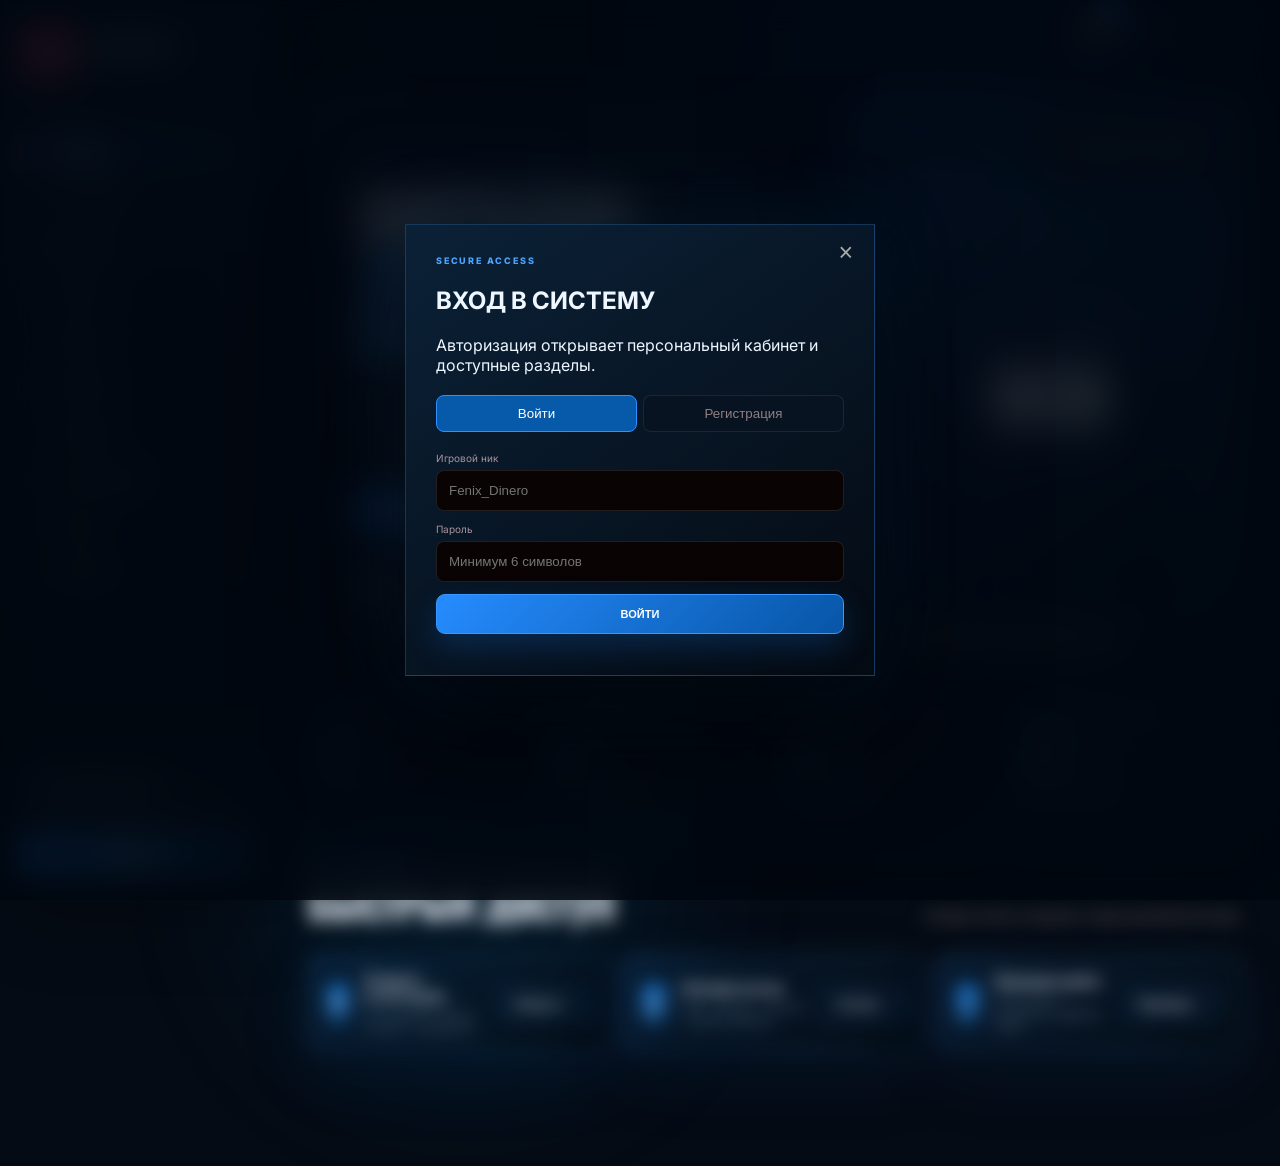
==== static/index.html @ 8d51c4b3 "Add files via upload" ====
<!doctype html>
<html lang="ru">
<head>
<meta charset="utf-8"><meta name="viewport" content="width=device-width,initial-scale=1">
<meta name="theme-color" content="#07111f"><title>ОСВ — COMMAND PORTAL</title>
<link rel="preconnect" href="https://fonts.googleapis.com"><link rel="preconnect" href="https://fonts.gstatic.com" crossorigin>
<link href="https://fonts.googleapis.com/css2?family=Inter:wght@400;500;600;700;800;900&family=Oswald:wght@500;600;700&display=swap" rel="stylesheet">
<link rel="stylesheet" href="/static/style.css?v=20261007-command10">
</head>
<body class="auth-lock">
<div class="ambient a1"></div><div class="ambient a2"></div><div class="grain"></div>
<aside class="sidebar" id="sidebar">
  <div class="brand"><div class="brand-mark">ОСВ<span></span></div><div><b>COMMAND</b><small>AMAZING RP</small></div></div>
  <div class="nav-title">НАВИГАЦИЯ</div>
  <nav id="nav">
    <button class="nav-item active" data-page="home"><i>⌂</i><span>Главная</span><em>01</em></button>
    <button class="nav-item" data-page="exam"><i>✦</i><span>Аттестация</span><em>02</em></button>
    <button class="nav-item" data-page="learning"><i>▤</i><span>Обучение</span><em>03</em></button>
    <button class="nav-item" data-page="roster"><i>♙</i><span>Состав</span><em>04</em></button>
    <button class="nav-item" data-page="requests"><i>⌁</i><span>Заявки</span><em>05</em></button>
    <button class="nav-item" data-page="services"><i>◈</i><span>Сервисы</span><em>06</em></button>
    <button class="nav-item staff-only" data-page="reviews"><i>✓</i><span>Проверка</span><em>07</em></button>
    <button class="nav-item staff-only" data-page="questions"><i>Q</i><span>Банк вопросов</span><em>08</em></button>
    <button class="nav-item staff-only" data-page="audit"><i>≡</i><span>Журнал</span><em>09</em></button>
    <button class="nav-item staff-only" data-page="profile"><i>●</i><span>Профиль</span><em>10</em></button>
    <button class="nav-item owner-only hidden" data-page="admins"><i>🛡</i><span>Администраторы</span><em>11</em></button>
  </nav>
  <div class="sidebar-bottom">
    <div class="online"><i></i><div><b>СИСТЕМА ОНЛАЙН</b><small>Данные синхронизированы</small></div></div>
    <button class="account-btn" id="authOpen">◉ <span>Войти</span></button>
  </div>
</aside>
<header class="mobile-head"><button id="mobileMenu">☰</button><b>ОСВ <small>COMMAND</small></b><button id="mobileAuth">◉</button></header>
<main class="content">
  <div class="topbar"><span>ОСВ / ЕДИНЫЙ ЦИФРОВОЙ ПОРТАЛ</span><div class="top-actions"><button class="notify-btn" id="notifyBtn" aria-label="Уведомления">🔔<span id="notifyCount">0</span></button><span class="online-text"><i></i> SYSTEM ONLINE</span></div></div>
  <div id="app"></div>
</main>
<div class="mobile-nav" id="mobileNav">
 <button data-page="home">⌂<small>Главная</small></button><button data-page="exam">✦<small>Аттест.</small></button><button data-page="requests">✓<small>Заявки</small></button><button data-page="roster">♙<small>Состав</small></button><button data-page="profile">●<small>Профиль</small></button>
</div>
<div class="modal" id="authModal"><div class="modal-card"><button class="close" id="authClose" aria-label="Закрыть">×</button><div class="eyebrow">SECURE ACCESS</div><h2 id="authTitle">ВХОД / РЕГИСТРАЦИЯ</h2><p class="muted" id="authHint">Авторизация открывает персональный кабинет и доступные разделы.</p><div class="tabs"><button class="tab active" data-tab="login">Войти</button><button class="tab" data-tab="register">Регистрация</button></div><form id="authForm"><label>Игровой ник<input id="nickname" required minlength="3" maxlength="32" placeholder="Fenix_Dinero"></label><label id="maskLabel" class="hidden">Маска / игровой ID<input id="mask" maxlength="32" placeholder="Например: 123456" inputmode="numeric" pattern="[0-9]+" required></label><label id="positionLabel" class="hidden">Желаемая должность<select id="position"><option>Стажёр</option><option>Инспектор</option><option>Старший инспектор</option><option>Инструктор</option><option>Заместитель начальника ОСВ</option><option>Начальник ОСВ</option></select></label><label>Пароль<input id="password" type="password" required minlength="6" placeholder="Минимум 6 символов"></label><button class="red-btn full" type="submit" id="authSubmit">ВОЙТИ</button><p id="authMsg" class="form-msg"></p></form></div></div>
<script src="/static/app.js?v=20261007-command10"></script>
</body></html>
---- static/style.css ----
:root{--bg:#070203;--panel:#100506;--panel2:#160708;--line:rgba(255,75,88,.16);--red:#ff3048;--red2:#b70820;--text:#fff7f8;--muted:#a99a9e;--green:#48e0a2;--shadow:0 25px 70px rgba(0,0,0,.5)}*{box-sizing:border-box}html,body{margin:0;min-height:100%;background:radial-gradient(circle at 80% 10%,rgba(177,10,30,.16),transparent 30%),var(--bg);color:var(--text);font-family:Inter,Arial,sans-serif}body{overflow-x:hidden}.grain{position:fixed;inset:0;pointer-events:none;opacity:.045;background-image:repeating-linear-gradient(0deg,#fff 0 1px,transparent 1px 4px);mix-blend-mode:overlay}.ambient{position:fixed;width:420px;height:420px;border-radius:50%;filter:blur(90px);pointer-events:none;opacity:.14}.a1{background:#e30c2d;top:-170px;right:10%}.a2{background:#780016;bottom:-180px;left:20%}.sidebar{position:fixed;z-index:20;left:0;top:0;bottom:0;width:270px;padding:25px 18px;background:linear-gradient(180deg,rgba(18,5,7,.98),rgba(7,2,3,.99));border-right:1px solid var(--line);box-shadow:20px 0 80px rgba(0,0,0,.35);display:flex;flex-direction:column}.brand{display:flex;align-items:center;gap:12px;padding:4px 8px 30px}.brand-mark{width:48px;height:48px;display:grid;place-items:center;border:1px solid rgba(255,63,81,.6);background:linear-gradient(145deg,#e51d38,#500713);box-shadow:inset 0 0 18px rgba(255,255,255,.08),0 10px 30px rgba(255,0,40,.2);font-family:Oswald;font-size:18px;font-weight:700;position:relative}.brand-mark span{position:absolute;inset:4px;border:1px solid rgba(255,255,255,.13)}.brand b{display:block;font-size:14px;letter-spacing:.15em}.brand small,.online small{display:block;color:#756a6d;font-size:9px;letter-spacing:.16em;margin-top:4px}.nav-title{font-size:9px;color:#6d6063;letter-spacing:.22em;padding:0 11px 10px}.nav-item{width:100%;border:0;background:transparent;color:#8f8084;display:grid;grid-template-columns:30px 1fr 25px;align-items:center;text-align:left;padding:13px 11px;margin:3px 0;border-radius:12px;cursor:pointer;transition:.2s}.nav-item i{font-style:normal;font-size:15px}.nav-item span{font-weight:700;font-size:12px}.nav-item em{font-style:normal;font-size:9px;color:#594b4f;text-align:right}.nav-item:hover{background:rgba(255,39,63,.07);color:#fff}.nav-item.active{background:linear-gradient(90deg,rgba(232,22,48,.23),rgba(232,22,48,.04));color:#fff;box-shadow:inset 3px 0 #ff3048}.nav-item.active i{color:#ff4057;text-shadow:0 0 16px #ff203d}.sidebar-bottom{margin-top:auto}.online{display:flex;gap:10px;align-items:center;padding:14px;border:1px solid rgba(255,255,255,.06);background:rgba(255,255,255,.025);border-radius:12px;margin-bottom:10px}.online i,.online-text i{width:7px;height:7px;border-radius:50%;background:#3de29a;box-shadow:0 0 12px #3de29a;display:inline-block}.online b{font-size:9px;letter-spacing:.12em}.account-btn{width:100%;padding:13px;border:1px solid rgba(255,54,75,.3);background:linear-gradient(135deg,#7c0c1e,#28050a);color:white;border-radius:11px;font-weight:800;cursor:pointer}.content{margin-left:270px;padding:0 38px 100px;min-height:100vh}.topbar{height:64px;border-bottom:1px solid rgba(255,255,255,.06);display:flex;align-items:center;justify-content:space-between;color:#75696d;font-size:9px;letter-spacing:.16em}.online-text{color:#7e7779}.online-text i{margin-right:7px}.page{max-width:1380px;margin:0 auto;padding-top:34px}.hero{min-height:430px;display:grid;grid-template-columns:1.15fr .85fr;gap:25px;align-items:stretch}.hero-copy,.hero-visual,.panel,.stat,.card,.service,.question,.review-head,.profile-card{border:1px solid var(--line);background:linear-gradient(145deg,rgba(26,7,10,.94),rgba(10,3,4,.92));box-shadow:var(--shadow)}.hero-copy{padding:50px;position:relative;overflow:hidden}.hero-copy:after{content:'';position:absolute;width:300px;height:300px;border-radius:50%;background:#e20c2d;filter:blur(100px);opacity:.12;right:-140px;bottom:-130px}.eyebrow,.section-tag{color:#ff4057;font-size:9px;font-weight:800;letter-spacing:.2em}.hero h1{font-family:Oswald;margin:18px 0 12px;font-size:clamp(42px,5vw,76px);line-height:.92;text-transform:uppercase}.hero h1 strong{color:#ff3048;text-shadow:0 0 30px rgba(255,25,55,.18)}.hero p{max-width:700px;color:#a99a9e;line-height:1.7}.actions{display:flex;gap:10px;flex-wrap:wrap;margin-top:28px}.red-btn,.ghost-btn,.small-btn{display:inline-flex;align-items:center;justify-content:center;gap:9px;padding:13px 17px;border-radius:9px;text-decoration:none;font-weight:800;font-size:11px;cursor:pointer}.red-btn{border:1px solid #ff3a51;color:#fff;background:linear-gradient(135deg,#f12a43,#8f0c20);box-shadow:0 12px 30px rgba(236,22,48,.2)}.ghost-btn,.small-btn{border:1px solid rgba(255,255,255,.1);background:rgba(255,255,255,.025);color:#ddd}.hero-metrics{display:flex;gap:28px;margin-top:38px}.hero-metrics b{font-size:24px;display:block}.hero-metrics span{font-size:9px;color:#786b6e;text-transform:uppercase;letter-spacing:.12em}.hero-visual{position:relative;overflow:hidden;min-height:430px;background:linear-gradient(145deg,#28070d,#090203)}.hero-visual:before{content:'';position:absolute;inset:20px;border:1px solid rgba(255,44,67,.16);transform:skewY(-5deg)}.hero-core{position:absolute;inset:70px 45px;display:grid;place-items:center;text-align:center;background:linear-gradient(145deg,rgba(255,43,67,.14),rgba(0,0,0,.25));border:1px solid rgba(255,58,78,.35);box-shadow:inset 0 0 80px rgba(255,0,30,.08),0 0 60px rgba(255,0,30,.08);transform:perspective(700px) rotateY(-7deg)}.hero-core b{font-family:Oswald;font-size:70px}.hero-core small{display:block;letter-spacing:.3em;color:#9e858a}.float{position:absolute;padding:12px 15px;background:rgba(10,3,4,.92);border:1px solid rgba(255,51,73,.28);box-shadow:0 15px 40px #0008}.float.one{left:18px;bottom:28px}.float.two{right:18px;top:25px}.stats{display:grid;grid-template-columns:repeat(4,1fr);gap:10px;margin-top:15px}.stat{padding:18px}.stat small{display:block;color:#736568;font-size:9px;letter-spacing:.12em}.stat b{display:block;font-size:24px;margin-top:8px}.stat span{font-size:9px;color:#837478}.section-head{display:flex;justify-content:space-between;align-items:end;gap:20px;margin:42px 0 18px}.section-head h2{font-family:Oswald;font-size:38px;margin:5px 0}.section-head p{color:#8d7e82;max-width:500px;font-size:12px;line-height:1.6}.section-head em{color:#ff3048;font-style:normal}.grid{display:grid;grid-template-columns:repeat(3,1fr);gap:12px}.card{padding:24px;min-height:170px}.card .num{color:#ff3b52;font-size:9px;letter-spacing:.15em}.card h3{margin:14px 0 8px;font-size:20px}.card p{color:#8e8084;font-size:12px;line-height:1.6}.services{display:grid;grid-template-columns:repeat(3,1fr);gap:14px}.service{padding:22px;display:flex;align-items:center;gap:15px;text-decoration:none;color:white;position:relative;overflow:hidden}.service:after{content:'';position:absolute;width:120px;height:120px;background:#e21837;filter:blur(55px);opacity:.12;right:-60px;top:-60px}.service-icon{width:52px;height:52px;display:grid;place-items:center;border:1px solid rgba(255,59,79,.5);background:linear-gradient(145deg,#a70e26,#30050b);font-weight:900}.service h3{margin:2px 0 5px}.service p,.service small{margin:0;color:#8e7d82;font-size:10px}.service-arrow{margin-left:auto;color:#ff4058}.dashboard-grid{display:grid;grid-template-columns:repeat(4,1fr);gap:10px}.table{width:100%;border-collapse:collapse}.table th,.table td{padding:14px;border-bottom:1px solid rgba(255,255,255,.06);text-align:left;font-size:11px}.table th{font-size:8px;color:#77696d;letter-spacing:.12em}.table-wrap{overflow:auto}.badge{display:inline-block;padding:5px 8px;border-radius:99px;font-size:8px;font-weight:800;background:rgba(255,255,255,.06);color:#bbb}.badge.ok{color:#6df0ba;background:rgba(40,210,145,.08)}.badge.warn{color:#ffb45f;background:rgba(255,150,50,.08)}.manage{display:grid;gap:10px}.person{display:grid;grid-template-columns:1fr auto;gap:15px;align-items:center;padding:18px;border:1px solid rgba(255,255,255,.07);background:linear-gradient(145deg,rgba(24,6,9,.9),rgba(10,3,4,.9))}.person-main{display:flex;gap:13px;align-items:center}.avatar{width:42px;height:42px;display:grid;place-items:center;background:linear-gradient(145deg,#c5142d,#3b0710);font-weight:900}.person h3{margin:0 0 5px}.person p{margin:0;color:#837479;font-size:10px}.person-actions{display:flex;gap:7px;align-items:center;flex-wrap:wrap;justify-content:end}.select,.input,.textarea{background:#0b0305;color:#fff;border:1px solid rgba(255,255,255,.1);border-radius:8px;padding:10px;font:inherit;font-size:11px}.textarea{width:100%;min-height:140px;resize:vertical}.question{padding:22px;margin-bottom:10px}.question h3{font-size:17px;line-height:1.45;margin:8px 0}.answer{width:100%;min-height:110px;background:#0a0304;border:1px solid rgba(255,255,255,.09);color:white;border-radius:9px;padding:13px;resize:vertical;font:inherit;font-size:12px}.review-actions{display:flex;gap:8px;margin-top:13px}.btn{border:1px solid rgba(255,255,255,.1);border-radius:8px;background:rgba(255,255,255,.03);color:#fff;padding:9px 12px;cursor:pointer;font-weight:800;font-size:10px}.btn.good{border-color:rgba(52,222,155,.3);color:#64edb5}.btn.bad{border-color:rgba(255,48,72,.35);color:#ff6474}.btn.active{box-shadow:0 0 0 2px rgba(255,48,72,.2)}.review-head{padding:25px;margin-bottom:12px;display:flex;justify-content:space-between;gap:15px}.scorebox{font-size:30px;font-weight:900;color:#ff3a51}.empty{padding:45px;text-align:center;border:1px dashed rgba(255,255,255,.1);color:#766a6e}.profile{display:grid;grid-template-columns:1fr 1fr;gap:15px}.profile-card{padding:25px}.profile-card h2{margin:8px 0}.modal{position:fixed;z-index:100;inset:0;background:rgba(0,0,0,.75);backdrop-filter:blur(10px);display:grid;place-items:center;padding:20px}.modal.hidden{display:none}.modal-card{width:min(470px,100%);background:linear-gradient(145deg,#1b060a,#090203);border:1px solid rgba(255,48,72,.28);box-shadow:0 30px 100px #000;position:relative;padding:30px}.close{position:absolute;right:15px;top:12px;border:0;background:none;color:#aaa;font-size:25px;cursor:pointer}.tabs{display:flex;gap:6px;margin:20px 0}.tab{flex:1;padding:10px;border:1px solid rgba(255,255,255,.08);background:#100507;color:#8f7f83;border-radius:8px;cursor:pointer}.tab.active{background:#7d0c1e;color:white;border-color:#e52a43}.modal label{display:block;color:#a9959a;font-size:10px;margin:12px 0}.modal input,.modal select{display:block;width:100%;margin-top:6px;padding:12px;background:#090304;color:#fff;border:1px solid rgba(255,255,255,.1);border-radius:8px}.full{width:100%}.form-msg{color:#ff6474;font-size:11px}.hidden{display:none!important}.mobile-head,.mobile-nav{display:none}.profile-actions{display:flex;gap:8px;flex-wrap:wrap;margin-top:18px}.progress{height:6px;background:#22070b;margin:14px 0;overflow:hidden}.progress i{display:block;height:100%;background:linear-gradient(90deg,#8f0c20,#ff4058)}@media(max-width:1050px){.sidebar{width:230px}.content{margin-left:230px;padding:0 22px}.hero{grid-template-columns:1fr}.grid,.services{grid-template-columns:1fr 1fr}.dashboard-grid{grid-template-columns:1fr 1fr}}@media(max-width:760px){.sidebar{transform:translateX(-105%);transition:.25s;width:270px}.sidebar.open{transform:translateX(0)}.content{margin-left:0;padding:60px 13px 85px}.topbar{display:none}.mobile-head{display:flex;position:fixed;z-index:30;left:0;right:0;top:0;height:58px;align-items:center;justify-content:space-between;padding:0 15px;background:rgba(8,2,3,.93);border-bottom:1px solid rgba(255,255,255,.07);backdrop-filter:blur(12px)}.mobile-head button{border:1px solid rgba(255,255,255,.08);background:#130507;color:white;border-radius:8px;width:36px;height:36px}.mobile-head b{font-family:Oswald;letter-spacing:.12em}.mobile-head small{color:#ff4058}.mobile-nav{display:flex;position:fixed;z-index:40;left:10px;right:10px;bottom:10px;padding:7px;background:rgba(14,4,6,.94);border:1px solid rgba(255,48,72,.2);border-radius:15px;box-shadow:0 20px 60px #000;justify-content:space-around}.mobile-nav button{border:0;background:none;color:#89797d;padding:6px 9px;font-size:16px}.mobile-nav button.active{color:#ff4058}.mobile-nav small{display:block;font-size:7px;margin-top:3px}.hero-copy{padding:28px 20px}.hero h1{font-size:48px}.hero-visual{min-height:320px}.hero-core{inset:55px 25px}.hero-core b{font-size:52px}.stats,.dashboard-grid,.grid,.services,.profile{grid-template-columns:1fr}.section-head{display:block}.section-head h2{font-size:32px}.person{grid-template-columns:1fr}.person-actions{justify-content:start}.review-head{display:block}.table{min-width:650px}}
/* BLUE COMMAND THEME v3 */
:root{--accent:#2f8cff;--accent2:#6ab7ff;--line:rgba(73,155,255,.18);--shadow:0 24px 70px rgba(0,35,80,.35)}
body{background:#050b14;color:#eef6ff}.ambient.a1{background:#0d5fff!important;opacity:.12}.ambient.a2{background:#00a8ff!important;opacity:.08}
.sidebar{background:linear-gradient(180deg,#071321,#040a12)!important;border-right-color:rgba(54,143,255,.18)!important}.brand-mark{color:#5ca9ff!important;text-shadow:0 0 30px rgba(47,140,255,.35)}
.nav-item.active,.nav-item:hover{color:#fff!important;background:linear-gradient(90deg,rgba(47,140,255,.18),rgba(47,140,255,.04))!important;border-color:rgba(47,140,255,.28)!important}.nav-item.active i{color:#64b2ff!important}
.account-btn{border-color:rgba(47,140,255,.35)!important;background:linear-gradient(135deg,#1262b5,#08233e)!important}.online i,.online-text i{background:#43a7ff!important;box-shadow:0 0 12px #43a7ff!important}
.hero-copy,.hero-visual,.panel,.stat,.card,.service,.question,.review-head,.profile-card{background:linear-gradient(145deg,rgba(8,23,39,.96),rgba(4,10,18,.96))!important;border-color:var(--line)!important}.hero-copy:after{background:#1687ff!important}.hero h1 strong,.section-head em,.eyebrow,.section-tag{color:#4da4ff!important;text-shadow:0 0 22px rgba(47,140,255,.12)}
.red-btn{border-color:#3998ff!important;background:linear-gradient(135deg,#268cff,#0755a6)!important;box-shadow:0 12px 30px rgba(20,112,220,.25)!important}.ghost-btn,.small-btn{border-color:rgba(83,162,255,.18)!important;background:rgba(39,119,211,.06)!important}.hero-visual{background:linear-gradient(145deg,#09284a,#040a12)!important}.hero-visual:before{border-color:rgba(73,155,255,.2)!important}.hero-core{background:linear-gradient(145deg,rgba(42,143,255,.16),rgba(0,0,0,.25))!important;border-color:rgba(75,164,255,.35)!important;box-shadow:inset 0 0 80px rgba(0,120,255,.08),0 0 60px rgba(0,120,255,.08)!important}.float{background:rgba(4,12,22,.95)!important;border-color:rgba(73,155,255,.28)!important}
.stat b,.scorebox{color:#55aaff!important}.card .num{color:#58aaff!important}.service:after{background:#1687ff!important}.service-icon{border-color:rgba(73,155,255,.5)!important;background:linear-gradient(145deg,#1167ba,#061c34)!important}.service-arrow{color:#5aafff!important}
.table th{color:#6d91b5!important}.table td{border-color:rgba(255,255,255,.055)!important}.mask-chip{display:inline-block;padding:5px 9px;border-radius:8px;background:rgba(48,145,255,.09);border:1px solid rgba(72,157,255,.18);color:#7bc0ff;font-weight:800}.personnel-table .select.compact{min-width:145px;padding:7px 9px}.personnel-table td{vertical-align:middle}.personnel-table .btn{margin:2px 0}
.select,.input,.textarea,.answer{background:#06101c!important;border-color:rgba(73,155,255,.15)!important}.answer:focus,.textarea:focus,.modal input:focus,.modal select:focus{outline:none;border-color:#328fff!important;box-shadow:0 0 0 3px rgba(50,143,255,.1)}.btn{border-color:rgba(73,155,255,.16)!important;background:rgba(73,155,255,.05)!important}.btn.active{box-shadow:0 0 0 2px rgba(55,146,255,.25)!important}.btn.bad{color:#ff7d8c!important;border-color:rgba(255,90,110,.25)!important}.btn.good{color:#65d5ff!important;border-color:rgba(65,184,255,.3)!important}
.progress{background:#07192b!important}.progress i{background:linear-gradient(90deg,#0964bd,#63b8ff)!important}.badge.ok{color:#71d6ff;background:rgba(42,155,255,.09)}.badge.warn{color:#ffc46b;background:rgba(255,165,55,.08)}
.modal{background:rgba(0,7,15,.82)!important}.modal-card{background:linear-gradient(145deg,#0b2137,#040a12)!important;border-color:rgba(66,157,255,.28)!important}.tab{background:#071321!important}.tab.active{background:#075aa9!important;border-color:#328fff!important}
.quick-banner{display:flex;align-items:center;gap:14px;padding:16px 18px;border:1px solid rgba(73,155,255,.18);background:linear-gradient(135deg,rgba(20,91,159,.2),rgba(4,12,21,.92));border-radius:13px;box-shadow:0 18px 45px rgba(0,50,110,.18);min-height:78px}.quick-banner .qicon{width:42px;height:42px;display:grid;place-items:center;border-radius:11px;background:linear-gradient(145deg,#197fe0,#082a4d);border:1px solid rgba(93,177,255,.35);font-size:20px}.quick-banner h4{margin:0 0 4px;font-size:13px}.quick-banner p{margin:0;color:#7995b2;font-size:9px;line-height:1.5}.quick-banner .small-btn{margin-left:auto;white-space:nowrap}
.quick-banners{display:grid;grid-template-columns:repeat(3,1fr);gap:10px;margin-bottom:14px}@media(max-width:1050px){.quick-banners{grid-template-columns:1fr 1fr}}@media(max-width:760px){.quick-banners{grid-template-columns:1fr}.quick-banner{min-height:72px}.quick-banner .small-btn{padding:10px}}
/* BLUE COMMAND V4 — mobile/product polish */
:root{--accent:#2f8cff;--accent2:#72c7ff;--deep:#030914;--panel:#071625}
body:before{content:"";position:fixed;inset:-30%;z-index:-2;background:conic-gradient(from 180deg,rgba(0,93,255,.10),rgba(0,204,255,.04),rgba(43,112,255,.13),rgba(0,93,255,.05),rgba(0,93,255,.10));animation:osvFlow 18s linear infinite;filter:blur(55px)}
@keyframes osvFlow{to{transform:rotate(360deg)}}
.hero-copy,.hero-visual,.panel,.stat,.card,.service,.question,.review-head,.profile-card,.quick-banner,.exam-one,.result-card,.exam-gate{position:relative;overflow:hidden}
.hero-copy:before,.hero-visual:before,.panel:before,.card:before,.quick-banner:before,.exam-one:before,.result-card:before,.exam-gate:before{content:"";position:absolute;inset:0;border-radius:inherit;padding:1px;background:linear-gradient(120deg,rgba(67,164,255,.55),rgba(255,255,255,0),rgba(0,202,255,.32),rgba(67,164,255,.08));-webkit-mask:linear-gradient(#000 0 0) content-box,linear-gradient(#000 0 0);-webkit-mask-composite:xor;mask-composite:exclude;pointer-events:none;animation:borderFlow 7s linear infinite}
@keyframes borderFlow{to{filter:hue-rotate(22deg);transform:translateX(1px)}}
.hero-copy,.hero-visual,.panel,.stat,.card,.quick-banner,.exam-one,.result-card,.exam-gate{box-shadow:0 22px 70px rgba(0,61,135,.14),inset 0 1px rgba(255,255,255,.035)}
.request-panel{margin-bottom:14px;padding:20px}.panel-title{display:flex;align-items:center;gap:12px;margin-bottom:14px}.panel-title h3{margin:0}.request-count{margin-left:auto;min-width:28px;height:28px;border-radius:50%;display:grid;place-items:center;background:#0e5fb0;color:#fff;font-weight:900}.request-list{display:grid;gap:9px}.request-card{display:flex;align-items:center;gap:12px;padding:13px;border:1px solid rgba(72,157,255,.12);background:rgba(3,12,22,.55);border-radius:12px}.request-icon{width:38px;height:38px;display:grid;place-items:center;flex:0 0 38px;border-radius:10px;background:linear-gradient(145deg,#1679d5,#062846);color:#a8ddff;font-weight:900}.request-main{min-width:0;display:grid;gap:3px;flex:1}.request-main b{font-size:12px}.request-main span,.request-main small{color:#7191b1;font-size:9px}.request-actions{display:flex;gap:6px;align-items:center;flex-wrap:wrap;justify-content:flex-end}.exam-progress{height:5px;background:#061425;border-radius:99px;overflow:hidden;margin:0 0 12px}.exam-progress i{display:block;height:100%;background:linear-gradient(90deg,#0873dc,#63c8ff);box-shadow:0 0 18px rgba(70,175,255,.7);transition:width .25s}.exam-one{padding:28px;min-height:55vh;background:linear-gradient(145deg,rgba(7,23,40,.97),rgba(2,9,17,.97));border:1px solid var(--line);border-radius:16px}.exam-one-top{display:flex;justify-content:space-between;gap:10px}.exam-random{font-size:8px;letter-spacing:.14em;color:#5a9ed2;border:1px solid rgba(76,165,255,.16);padding:6px 9px;border-radius:99px}.exam-one h2{font-size:28px;line-height:1.35;max-width:900px;margin:35px 0 25px}.exam-answer{min-height:190px;font-size:14px;line-height:1.65}.exam-nav{display:flex;align-items:center;gap:10px;margin-top:18px}.exam-counter{margin:auto;color:#7191b1;font-size:10px}.exam-counter b{color:#fff}.exam-gate,.result-card{padding:45px;text-align:center;background:linear-gradient(145deg,rgba(7,25,44,.97),rgba(2,9,17,.97));border:1px solid var(--line);border-radius:18px}.gate-icon,.result-icon{width:64px;height:64px;margin:0 auto 18px;display:grid;place-items:center;border-radius:18px;background:linear-gradient(145deg,#1784e8,#062b4d);box-shadow:0 0 45px rgba(25,132,235,.25);font-size:27px}.gate-stats{display:flex;justify-content:center;gap:10px;margin:25px 0}.gate-stats span{padding:11px 16px;border:1px solid rgba(74,161,255,.12);border-radius:10px;background:rgba(32,109,180,.06);color:#6f91b2;font-size:9px}.gate-stats b{display:block;color:#a9d9ff;font-size:18px}.result-card .scorebox{font-size:68px}
@media(max-width:760px){
 body{font-size:14px}.content{padding:70px 10px 92px}.mobile-head{height:62px;padding:0 12px;background:rgba(3,10,18,.9);border-bottom-color:rgba(73,155,255,.15)}.mobile-head b{font-size:15px}.mobile-head small{color:#62b9ff}.mobile-head button{width:40px;height:40px;border-radius:12px;background:rgba(32,111,185,.12);border-color:rgba(79,167,255,.18)}
 .mobile-nav{left:8px;right:8px;bottom:8px;padding:8px 5px;border-radius:18px;background:rgba(3,12,21,.96);border-color:rgba(73,155,255,.18);backdrop-filter:blur(20px)}.mobile-nav button{min-width:54px;padding:7px 5px;border-radius:12px;font-size:17px}.mobile-nav button.active{background:rgba(46,143,239,.12);color:#70c5ff}.mobile-nav small{font-size:7px;letter-spacing:.02em}
 .page{width:100%}.section-head{margin:4px 3px 13px}.section-head h2{font-size:27px;line-height:1.05;margin:5px 0}.section-head p{font-size:10px;line-height:1.5}.hero{display:block!important;margin:0;border-radius:17px}.hero-copy{padding:22px 17px}.hero h1{font-size:37px;line-height:.95}.hero-copy p{font-size:11px;line-height:1.65}.hero-metrics{grid-template-columns:repeat(3,1fr);gap:5px}.hero-metrics div{padding:9px 5px}.hero-metrics b{font-size:18px}.hero-metrics span{font-size:7px}.hero-visual{min-height:190px;border-top:0}.hero-core{inset:28px 18px}.hero-core b{font-size:40px}.float{font-size:7px;padding:8px}.float.one{left:10px;top:12px}.float.two{right:10px;bottom:12px}
 .stats{grid-template-columns:repeat(2,1fr);gap:7px;margin:10px 0}.stat{padding:13px;border-radius:13px}.stat b{font-size:25px}.stat small{font-size:7px}.stat span{font-size:8px}.quick-banners{gap:8px}.quick-banner{padding:12px;min-height:68px;border-radius:13px}.quick-banner .qicon{width:38px;height:38px;flex:0 0 38px}.quick-banner h4{font-size:11px}.quick-banner p{font-size:8px}.quick-banner .small-btn{padding:9px 10px;font-size:8px}
 .grid,.services,.profile,.dashboard-grid{grid-template-columns:1fr!important;gap:8px}.card{min-height:auto;padding:17px}.card h3{font-size:17px}.card p{font-size:10px}.service{padding:15px}.service-icon{width:44px;height:44px}.table-wrap{margin:0 -4px;border-radius:10px}.personnel-table{min-width:720px}.panel{padding:14px!important;border-radius:14px}.review-head{padding:15px;border-radius:13px}.review-head .red-btn{width:100%;margin-top:10px}.manage{gap:8px}.question{padding:16px;border-radius:13px}.question h3{font-size:16px}.answer{min-height:135px;font-size:13px}.request-card{align-items:flex-start;flex-wrap:wrap;padding:12px}.request-main{flex-basis:calc(100% - 52px)}.request-actions{width:100%;justify-content:stretch}.request-actions .btn,.request-actions .red-btn{flex:1}.exam-gate,.result-card{padding:27px 16px;border-radius:15px}.gate-stats{gap:5px}.gate-stats span{padding:9px 7px;flex:1}.gate-stats b{font-size:16px}.exam-one{padding:17px;min-height:calc(100vh - 185px);border-radius:15px;display:flex;flex-direction:column}.exam-one h2{font-size:22px;margin:25px 0 18px}.exam-answer{min-height:210px;flex:1}.exam-nav{margin-top:auto;padding-top:15px;display:grid;grid-template-columns:1fr 1fr;gap:8px}.exam-nav .red-btn{grid-column:1/-1;order:-1}.exam-counter{grid-column:1/-1;grid-row:2;text-align:center}.exam-random{font-size:7px}.result-card .scorebox{font-size:52px}
 .modal{padding:10px;align-items:end}.modal-card{width:100%;border-radius:20px 20px 12px 12px;padding:22px 17px;max-height:92vh;overflow:auto}.modal input,.modal select{font-size:14px;padding:13px}.tab{padding:12px}.sidebar{width:285px}
}

/* BLUE COMMAND V5 — real mobile layout */
.requested-role{color:#72c7ff;text-shadow:0 0 16px rgba(82,174,255,.22)}
@media(max-width:760px){
  html{background:#020812}
  body{min-width:0;overflow-x:hidden;background:radial-gradient(circle at 80% -5%,rgba(20,117,220,.18),transparent 32%),#020812}
  body:before{inset:-50%;filter:blur(65px);opacity:.8}
  .content{width:100%;padding:68px 11px 104px;margin:0}
  .mobile-head{height:60px;padding:0 11px;background:rgba(2,9,18,.88)!important;box-shadow:0 8px 30px rgba(0,0,0,.28);backdrop-filter:blur(22px)}
  .mobile-head button{width:40px;height:40px;display:grid;place-items:center;font-size:18px;color:#bfe5ff!important;background:linear-gradient(145deg,#0a2a49,#061321)!important;border:1px solid rgba(74,169,255,.24)!important}
  .mobile-head b{font-size:15px;letter-spacing:.18em;text-shadow:0 0 18px rgba(70,174,255,.3)}
  .mobile-head small{font-size:8px}
  .mobile-nav{left:8px;right:8px;bottom:8px;height:70px;padding:7px 5px!important;display:grid!important;grid-template-columns:repeat(5,1fr);gap:3px;border-radius:20px!important;background:rgba(2,11,21,.93)!important;border:1px solid rgba(73,161,255,.22)!important;box-shadow:0 16px 55px rgba(0,0,0,.55),inset 0 1px rgba(255,255,255,.05)!important}
  .mobile-nav button{min-width:0!important;width:100%;height:56px;padding:5px 2px!important;border-radius:14px!important;font-size:19px!important;display:flex;flex-direction:column;align-items:center;justify-content:center;gap:3px;color:#607b95!important}
  .mobile-nav button.active{color:#79caff!important;background:linear-gradient(145deg,rgba(28,126,216,.2),rgba(16,70,121,.06))!important;box-shadow:inset 0 0 22px rgba(39,144,237,.08),0 0 18px rgba(36,134,230,.08)}
  .mobile-nav small{font-size:7px!important;line-height:1;letter-spacing:.05em;color:inherit}
  .page{padding-top:8px;width:100%;max-width:none}
  .section-head{margin:6px 2px 15px;display:block}
  .section-head h2{font-size:29px!important;line-height:1!important;margin:6px 0 7px}
  .section-head p{max-width:none;font-size:10px;line-height:1.55;margin:0;color:#7895b2}
  .section-tag,.eyebrow{font-size:7px;letter-spacing:.18em}

  /* Home becomes a compact app dashboard */
  .hero{display:flex!important;flex-direction:column;margin:0;gap:9px;min-height:0}
  .hero-copy{padding:20px 16px!important;border-radius:18px;min-height:0}
  .hero h1{font-size:36px!important;line-height:.93;margin:13px 0 12px}
  .hero-copy p{font-size:10px;line-height:1.6;margin:0}
  .hero .actions{display:grid;grid-template-columns:1fr 1fr;gap:7px;margin-top:17px}
  .hero .actions button{width:100%;padding:12px 8px;font-size:9px}
  .hero-metrics{display:grid!important;grid-template-columns:repeat(3,1fr);gap:5px;margin-top:14px!important}
  .hero-metrics div{padding:9px 5px;border:1px solid rgba(73,155,255,.1);border-radius:10px;background:rgba(14,72,122,.06);text-align:center}
  .hero-metrics b{font-size:17px}.hero-metrics span{font-size:6px;line-height:1.3;display:block}
  .hero-visual{min-height:145px!important;border-radius:17px}.hero-core{inset:24px 35px!important}.hero-core b{font-size:38px}.hero-core small{font-size:7px}.float{font-size:6px!important;padding:7px 8px!important}.float.one{left:8px;bottom:8px}.float.two{right:8px;top:8px}
  .stats{grid-template-columns:1fr 1fr!important;gap:7px;margin:9px 0}.stat{padding:13px;border-radius:14px}.stat b{font-size:23px}.stat small{font-size:6px}.stat span{font-size:7px}
  .quick-banners{grid-template-columns:1fr!important;gap:7px;margin-bottom:8px}.quick-banner{min-height:70px;padding:11px;border-radius:14px;gap:10px}.quick-banner .qicon{width:36px;height:36px;flex-basis:36px}.quick-banner h4{font-size:10px}.quick-banner p{font-size:7px}.quick-banner .small-btn{font-size:7px;padding:8px}
  .grid,.services,.profile,.dashboard-grid{grid-template-columns:1fr!important;gap:8px}
  .card{padding:16px;border-radius:14px}.card h3{font-size:16px}.card p{font-size:9px}

  /* Every page is a card-based mobile screen */
  .panel,.profile-card,.question,.review-head,.exam-one,.exam-gate,.result-card{border-radius:16px!important}
  .panel{padding:15px!important}
  .profile-card{padding:18px}.profile-card h2{font-size:22px}.profile-card p{font-size:10px;line-height:1.55}
  .profile-actions{display:grid;grid-template-columns:1fr;gap:7px}.profile-actions button{width:100%}
  .request-panel{padding:12px!important;margin-bottom:9px}.panel-title{gap:8px;margin-bottom:10px}.panel-title h3{font-size:14px}.request-card{padding:12px!important;gap:9px;display:grid;grid-template-columns:38px minmax(0,1fr);align-items:start;border-radius:13px}.request-main{min-width:0}.request-main b{font-size:11px;word-break:break-word}.request-main span,.request-main small{font-size:8px;line-height:1.45}.request-actions{grid-column:1/-1;width:100%;display:grid;grid-template-columns:1fr 1fr;gap:6px}.request-actions .btn,.request-actions .red-btn{min-height:38px;padding:9px 5px}
  .exam-gate,.result-card{padding:26px 15px!important}.gate-icon,.result-icon{width:55px;height:55px;border-radius:15px}.gate-stats{margin:18px 0;gap:5px}.gate-stats span{padding:9px 4px;font-size:7px}.gate-stats b{font-size:15px}.result-card .scorebox{font-size:47px}
  .exam-one{padding:15px!important;min-height:calc(100dvh - 188px)!important}.exam-one h2{font-size:20px!important;line-height:1.35;margin:21px 0 14px}.exam-answer{min-height:210px!important;font-size:13px!important;line-height:1.55}.exam-nav{grid-template-columns:1fr 1fr!important;gap:6px!important;margin-top:auto}.exam-nav .red-btn{grid-column:1/-1;order:-1}.exam-counter{grid-column:1/-1;grid-row:3}.exam-random{font-size:6px;padding:5px 7px}
  .review-head{padding:14px!important}.review-head .scorebox{font-size:28px}.question{padding:14px!important}.question h3{font-size:14px}.review-actions{display:grid;grid-template-columns:1fr 1fr}.review-actions .btn{min-height:42px}
  .manage{gap:7px}.manage .question{margin:0}
  .table-wrap{width:100%;overflow-x:auto;border-radius:12px;-webkit-overflow-scrolling:touch}.personnel-table{min-width:720px}
  .select,.input,.textarea,.answer{font-size:13px!important}.personnel-table .select.compact{min-width:130px}
  .modal{padding:8px!important;align-items:end!important}.modal-card{width:100%!important;max-height:90dvh!important;border-radius:22px 22px 12px 12px!important;padding:22px 16px!important}.modal label{font-size:9px}.modal input,.modal select{min-height:46px;font-size:14px!important}.tabs{margin:15px 0}.tab{min-height:43px}
  .empty{padding:32px 15px;border-radius:14px;font-size:10px}
}

/* AUTH GATE + REQUESTED ROLE */
body.auth-lock #app,
body.auth-lock .sidebar,
body.auth-lock .topbar,
body.auth-lock .mobile-head,
body.auth-lock .mobile-nav{filter:blur(5px);pointer-events:none;user-select:none}
body.auth-lock .modal{background:rgba(1,6,14,.94);backdrop-filter:blur(18px)}
.auth-lock .modal-card{box-shadow:0 30px 120px rgba(0,0,0,.85),0 0 80px rgba(37,139,235,.16)}
.requested-role-line{color:#a9dfff!important;font-weight:700}
.requested-role-line strong{color:#70c5ff;text-shadow:0 0 14px rgba(70,174,255,.25)}
.role-cell{display:flex;flex-direction:column;gap:5px}.role-pending{display:block;color:#72c7ff;font-size:8px;line-height:1.3}
@media(max-width:760px){body.auth-lock .modal-card{max-height:94dvh}.requested-role-line{font-size:9px!important}.role-pending{font-size:7px}.role-cell{min-width:145px}}


/* BLUE COMMAND V7 — command center / personnel / notifications */
.top-actions{display:flex;align-items:center;gap:16px}.notify-btn{position:relative;border:1px solid rgba(95,175,255,.22);background:rgba(7,18,36,.72);color:#fff;border-radius:14px;width:42px;height:42px;cursor:pointer;box-shadow:0 8px 30px rgba(0,60,180,.18);font-size:17px}.notify-btn span{position:absolute;right:-5px;top:-6px;min-width:18px;height:18px;border-radius:99px;background:#1685ff;color:#fff;font-size:10px;display:grid;place-items:center;font-weight:900}.notify-btn.has-unread{box-shadow:0 0 0 1px rgba(67,164,255,.35),0 0 24px rgba(25,125,255,.45)}
.command-dashboard{margin:18px 0 28px;padding:24px;border:1px solid rgba(71,157,255,.16);border-radius:24px;background:linear-gradient(145deg,rgba(10,27,52,.88),rgba(5,15,31,.9));box-shadow:0 24px 70px rgba(0,30,90,.24)}.dashboard-head,.panel-title{display:flex;justify-content:space-between;align-items:center;gap:15px}.dashboard-head h2{margin:5px 0 0}.activity-pill{padding:9px 13px;border-radius:999px;background:rgba(40,145,255,.1);border:1px solid rgba(60,160,255,.2);font-size:12px;font-weight:800}.activity-box{margin:20px 0;padding:18px;border-radius:18px;background:rgba(255,255,255,.025)}.activity-box>div:first-child{display:flex;justify-content:space-between}.activity-track{height:10px;border-radius:99px;background:#07101f;margin-top:12px;overflow:hidden}.activity-track i{display:block;height:100%;border-radius:inherit;background:linear-gradient(90deg,#086eff,#59b9ff);box-shadow:0 0 22px rgba(45,151,255,.6)}.recent-events{margin-top:20px}.event-row{display:grid;grid-template-columns:125px 170px 1fr;gap:14px;align-items:center;padding:14px 0;border-top:1px solid rgba(255,255,255,.06)}.event-row time,.event-row small{color:#8096b5;font-size:12px}.event-row b{color:#eaf4ff}.event-row span{font-weight:700}
.personnel-toolbar{display:grid;grid-template-columns:minmax(260px,1fr) 210px 190px auto;gap:10px;margin-bottom:16px}.search-box{display:flex;align-items:center;gap:9px;padding:0 15px;border:1px solid rgba(90,164,255,.18);border-radius:15px;background:rgba(7,18,35,.78);color:#75baff;font-size:20px}.search-box input{width:100%;border:0;outline:0;background:transparent;color:#fff;padding:13px 0;font:inherit;font-size:14px}.roster-grid{display:grid;grid-template-columns:repeat(2,minmax(0,1fr));gap:13px}.person-card{padding:18px;border:1px solid rgba(73,158,255,.15);border-radius:20px;background:linear-gradient(145deg,rgba(11,29,55,.9),rgba(5,14,28,.95));cursor:pointer;transition:.2s;box-shadow:0 15px 50px rgba(0,35,100,.15)}.person-card:hover{transform:translateY(-2px);border-color:rgba(83,174,255,.35);box-shadow:0 20px 60px rgba(0,90,210,.2)}.person-top{display:flex;align-items:center;gap:12px}.avatar{width:46px;height:46px;border-radius:15px;display:grid;place-items:center;background:linear-gradient(145deg,#0b76ff,#0d2d69);font-weight:900;font-size:18px;box-shadow:0 0 25px rgba(17,115,255,.25)}.avatar.big{width:68px;height:68px;border-radius:20px;font-size:25px}.person-top h3{margin:0 0 3px}.person-top span:not(.presence){color:#8096b5;font-size:12px}.presence{margin-left:auto;padding:7px 9px;border-radius:99px;font-size:10px;font-weight:900;white-space:nowrap;background:rgba(255,255,255,.04)}.presence.ok{color:#70ffb2}.presence.warn{color:#ffd66b}.presence.muted{color:#8096b5}.person-meta{display:grid;grid-template-columns:repeat(4,1fr);gap:8px;margin:17px 0}.person-meta>div{padding:10px;border-radius:13px;background:rgba(255,255,255,.025);min-width:0}.person-meta small,.dossier-stats small{display:block;color:#7890ae;font-size:9px;font-weight:900;letter-spacing:.08em;margin-bottom:5px}.person-meta b{display:block;font-size:12px;overflow:hidden;text-overflow:ellipsis;white-space:nowrap}.person-meta em{font-style:normal;color:#5eafff;font-size:9px}.person-bottom{display:flex;gap:10px;justify-content:space-between;color:#7d94b2;font-size:11px;border-top:1px solid rgba(255,255,255,.06);padding-top:12px}.person-bottom b{color:#55aaff}.person-actions{display:grid;grid-template-columns:1fr 1fr 1fr auto auto;gap:7px;margin-top:12px;padding-top:12px;border-top:1px solid rgba(255,255,255,.06)}
.overlay-card{position:fixed;inset:0;z-index:1000;background:rgba(1,7,17,.72);backdrop-filter:blur(14px);display:grid;place-items:center;padding:20px}.modal-card.wide{width:min(920px,100%);max-height:min(90vh,900px);overflow:auto}.dossier-head,.profile-hero{display:flex;align-items:center;gap:16px;padding-bottom:20px;border-bottom:1px solid rgba(255,255,255,.07)}.dossier-head h2,.profile-hero h2{margin:5px 0}.dossier-head p,.profile-hero p{color:#839ab8;margin:0}.profile-role{margin-left:auto;text-align:right;font-weight:900;color:#62b3ff}.profile-role small{display:block;color:#839ab8;margin-top:4px}.dossier-stats{display:grid;grid-template-columns:repeat(4,1fr);gap:10px;margin:18px 0}.dossier-stats>div{padding:15px;border-radius:15px;background:rgba(255,255,255,.025);border:1px solid rgba(80,160,255,.08)}.dossier-stats b{display:block;font-size:14px;margin-bottom:5px}.dossier-columns{display:grid;grid-template-columns:1.2fr .8fr;gap:15px}.history-list{margin-top:10px;border:1px solid rgba(255,255,255,.06);border-radius:15px;overflow:hidden}.history-row{display:grid;grid-template-columns:105px 115px 1fr;gap:9px;padding:11px 12px;border-bottom:1px solid rgba(255,255,255,.05);font-size:11px}.history-row:last-child{border-bottom:0}.history-row time{color:#6e86a5}.history-row span{color:#c2d0e1}.notification-list{display:grid;gap:8px;margin:18px 0;max-height:60vh;overflow:auto}.notification{display:flex;gap:12px;padding:13px;border:1px solid rgba(255,255,255,.06);border-radius:15px;background:rgba(255,255,255,.025)}.notification.unread{border-color:rgba(60,159,255,.3);background:rgba(20,91,165,.08)}.notify-dot{width:30px;height:30px;border-radius:10px;background:rgba(40,150,255,.12);display:grid;place-items:center;color:#5cb2ff;font-weight:900}.notification b{font-size:13px}.notification p{margin:4px 0;color:#a7b8cc;font-size:12px}.notification small{color:#667e9e;font-size:10px}
.exam-one-top{display:flex;align-items:center;gap:10px}.exam-timer{margin-left:auto;padding:8px 12px;border-radius:12px;background:rgba(21,114,255,.12);border:1px solid rgba(72,169,255,.24);color:#71bbff;font-weight:900;font-variant-numeric:tabular-nums;box-shadow:0 0 25px rgba(35,134,255,.12)}
.auth-lock .content,.auth-lock .sidebar,.auth-lock .mobile-head,.auth-lock .mobile-nav{filter:blur(8px);pointer-events:none;user-select:none}.auth-lock .topbar{filter:blur(5px)}
@media(max-width:900px){.personnel-toolbar{grid-template-columns:1fr 1fr}.roster-grid{grid-template-columns:1fr}.dossier-columns{grid-template-columns:1fr}.event-row{grid-template-columns:85px 1fr}.event-row small{display:none}.person-meta{grid-template-columns:repeat(2,1fr)}}
@media(max-width:760px){.content{padding-bottom:90px}.topbar{padding:10px 14px}.online-text{display:none}.top-actions{margin-left:auto}.notify-btn{width:38px;height:38px}.hero{padding:22px!important;border-radius:22px!important}.hero h1{font-size:32px!important;line-height:1}.hero-copy>p{font-size:13px;line-height:1.55}.hero-visual{min-height:190px!important}.stats{grid-template-columns:repeat(2,1fr)!important;gap:8px}.stat{padding:14px!important}.command-dashboard{padding:16px;border-radius:18px}.dashboard-head{align-items:flex-start}.activity-pill{font-size:9px}.event-row{grid-template-columns:70px 1fr;padding:11px 0}.event-row span{grid-column:2}.personnel-toolbar{grid-template-columns:1fr 1fr}.personnel-toolbar .search-box{grid-column:1/-1}.personnel-toolbar .btn{grid-column:1/-1}.person-card{padding:14px;border-radius:17px}.person-top{align-items:flex-start}.presence{font-size:8px;padding:6px}.person-meta{gap:6px;margin:13px 0}.person-meta>div{padding:8px}.person-bottom{flex-direction:column;gap:5px}.person-actions{grid-template-columns:1fr 1fr}.person-actions input,.person-actions select{min-width:0}.dossier-overlay,.notification-overlay{padding:8px}.modal-card.wide{max-height:94vh;border-radius:22px;padding:18px}.dossier-head,.profile-hero{align-items:flex-start;flex-wrap:wrap}.profile-role{margin-left:0;text-align:left;width:100%}.dossier-stats{grid-template-columns:repeat(2,1fr)}.history-row{grid-template-columns:1fr;gap:3px}.exam-timer{font-size:12px;padding:7px 9px}.exam-one{padding:17px!important}.exam-one h2{font-size:21px!important}.exam-nav{gap:7px!important}.exam-nav .btn,.exam-nav .red-btn{flex:1}.topbar>span:first-child{font-size:9px}.modal-card{width:calc(100% - 20px)!important}.modal-card h2{font-size:23px}}
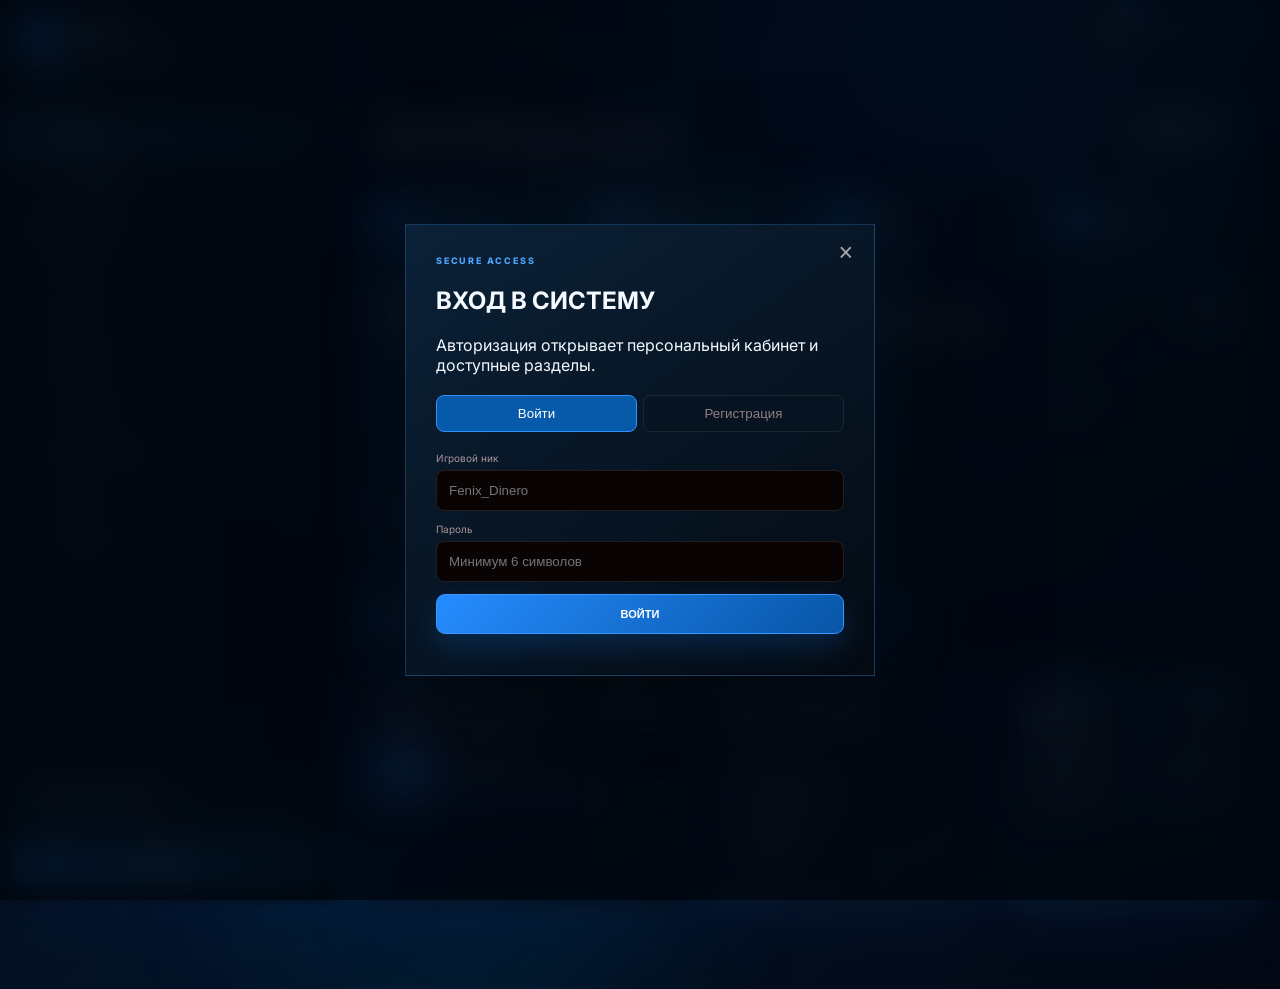
==== commit b0127969: "Add files via upload" ====
--- a/static/index.html
+++ b/static/index.html
@@ -5,13 +5,13 @@
 <meta name="theme-color" content="#07111f"><title>ОСВ — COMMAND PORTAL</title>
 <link rel="preconnect" href="https://fonts.googleapis.com"><link rel="preconnect" href="https://fonts.gstatic.com" crossorigin>
 <link href="https://fonts.googleapis.com/css2?family=Inter:wght@400;500;600;700;800;900&family=Oswald:wght@500;600;700&display=swap" rel="stylesheet">
-<link rel="stylesheet" href="/static/style.css?v=20261007-command10">
+<link rel="stylesheet" href="/static/style.css?v=20261007-command11">
 </head>
 <body class="auth-lock">
 <div class="ambient a1"></div><div class="ambient a2"></div><div class="grain"></div>
 <aside class="sidebar" id="sidebar">
-  <div class="brand"><div class="brand-mark">ОСВ<span></span></div><div><b>COMMAND</b><small>AMAZING RP</small></div></div>
-  <div class="nav-title">НАВИГАЦИЯ</div>
+  <div class="brand"><div class="brand-mark">◈<span></span></div><div><b>ОСВ</b><small>BLUE COMMAND</small></div></div>
+  <div class="nav-title">РАЗДЕЛЫ</div>
   <nav id="nav">
     <button class="nav-item active" data-page="home"><i>⌂</i><span>Главная</span><em>01</em></button>
     <button class="nav-item" data-page="exam"><i>✦</i><span>Аттестация</span><em>02</em></button>
@@ -39,5 +39,5 @@
  <button data-page="home">⌂<small>Главная</small></button><button data-page="exam">✦<small>Аттест.</small></button><button data-page="requests">✓<small>Заявки</small></button><button data-page="roster">♙<small>Состав</small></button><button data-page="profile">●<small>Профиль</small></button>
 </div>
 <div class="modal" id="authModal"><div class="modal-card"><button class="close" id="authClose" aria-label="Закрыть">×</button><div class="eyebrow">SECURE ACCESS</div><h2 id="authTitle">ВХОД / РЕГИСТРАЦИЯ</h2><p class="muted" id="authHint">Авторизация открывает персональный кабинет и доступные разделы.</p><div class="tabs"><button class="tab active" data-tab="login">Войти</button><button class="tab" data-tab="register">Регистрация</button></div><form id="authForm"><label>Игровой ник<input id="nickname" required minlength="3" maxlength="32" placeholder="Fenix_Dinero"></label><label id="maskLabel" class="hidden">Маска / игровой ID<input id="mask" maxlength="32" placeholder="Например: 123456" inputmode="numeric" pattern="[0-9]+" required></label><label id="positionLabel" class="hidden">Желаемая должность<select id="position"><option>Стажёр</option><option>Инспектор</option><option>Старший инспектор</option><option>Инструктор</option><option>Заместитель начальника ОСВ</option><option>Начальник ОСВ</option></select></label><label>Пароль<input id="password" type="password" required minlength="6" placeholder="Минимум 6 символов"></label><button class="red-btn full" type="submit" id="authSubmit">ВОЙТИ</button><p id="authMsg" class="form-msg"></p></form></div></div>
-<script src="/static/app.js?v=20261007-command10"></script>
+<script src="/static/app.js?v=20261007-command11"></script>
 </body></html>
--- a/static/style.css
+++ b/static/style.css
@@ -108,3 +108,22 @@
 .auth-lock .content,.auth-lock .sidebar,.auth-lock .mobile-head,.auth-lock .mobile-nav{filter:blur(8px);pointer-events:none;user-select:none}.auth-lock .topbar{filter:blur(5px)}
 @media(max-width:900px){.personnel-toolbar{grid-template-columns:1fr 1fr}.roster-grid{grid-template-columns:1fr}.dossier-columns{grid-template-columns:1fr}.event-row{grid-template-columns:85px 1fr}.event-row small{display:none}.person-meta{grid-template-columns:repeat(2,1fr)}}
 @media(max-width:760px){.content{padding-bottom:90px}.topbar{padding:10px 14px}.online-text{display:none}.top-actions{margin-left:auto}.notify-btn{width:38px;height:38px}.hero{padding:22px!important;border-radius:22px!important}.hero h1{font-size:32px!important;line-height:1}.hero-copy>p{font-size:13px;line-height:1.55}.hero-visual{min-height:190px!important}.stats{grid-template-columns:repeat(2,1fr)!important;gap:8px}.stat{padding:14px!important}.command-dashboard{padding:16px;border-radius:18px}.dashboard-head{align-items:flex-start}.activity-pill{font-size:9px}.event-row{grid-template-columns:70px 1fr;padding:11px 0}.event-row span{grid-column:2}.personnel-toolbar{grid-template-columns:1fr 1fr}.personnel-toolbar .search-box{grid-column:1/-1}.personnel-toolbar .btn{grid-column:1/-1}.person-card{padding:14px;border-radius:17px}.person-top{align-items:flex-start}.presence{font-size:8px;padding:6px}.person-meta{gap:6px;margin:13px 0}.person-meta>div{padding:8px}.person-bottom{flex-direction:column;gap:5px}.person-actions{grid-template-columns:1fr 1fr}.person-actions input,.person-actions select{min-width:0}.dossier-overlay,.notification-overlay{padding:8px}.modal-card.wide{max-height:94vh;border-radius:22px;padding:18px}.dossier-head,.profile-hero{align-items:flex-start;flex-wrap:wrap}.profile-role{margin-left:0;text-align:left;width:100%}.dossier-stats{grid-template-columns:repeat(2,1fr)}.history-row{grid-template-columns:1fr;gap:3px}.exam-timer{font-size:12px;padding:7px 9px}.exam-one{padding:17px!important}.exam-one h2{font-size:21px!important}.exam-nav{gap:7px!important}.exam-nav .btn,.exam-nav .red-btn{flex:1}.topbar>span:first-child{font-size:9px}.modal-card{width:calc(100% - 20px)!important}.modal-card h2{font-size:23px}}
+
+/* OSV BLUE COMMAND V11 — reference-accurate command center */
+:root{--bg:#020817;--panel:#06162a;--panel2:#081d36;--line:rgba(45,139,255,.23);--blue:#087cff;--blue2:#4bb4ff;--text:#f4f8ff;--muted:#7690b0;--good:#4de6a0;--warn:#ffd45c;--bad:#ff5470}
+html,body{background:radial-gradient(circle at 70% 0%,rgba(0,95,255,.16),transparent 35%),linear-gradient(135deg,#010611,#041326 52%,#020814);color:var(--text)}
+.ambient.a1{background:#006eff;opacity:.12}.ambient.a2{background:#00aaff;opacity:.08}.grain{opacity:.018}
+.sidebar{width:335px;padding:16px 14px;background:linear-gradient(180deg,rgba(2,10,23,.98),rgba(2,9,19,.99));border-right:1px solid rgba(48,143,255,.2);box-shadow:20px 0 90px rgba(0,38,120,.25)}
+.brand{height:58px;padding:4px 10px 12px;border-bottom:1px solid rgba(75,154,255,.12);margin-bottom:10px}.brand-mark{width:42px;height:42px;border-radius:13px;border:1px solid rgba(50,143,255,.45);background:linear-gradient(145deg,#087dff,#0b2858);box-shadow:0 0 28px rgba(0,111,255,.32);font-size:22px;color:#7ec7ff}.brand b{font-size:16px;letter-spacing:.16em}.brand small{color:#6caeff}
+.nav-title{color:#4c6c91;padding:11px 12px 6px}.nav-item{grid-template-columns:31px 1fr 28px;color:#829bb9;padding:12px 13px;border-radius:11px}.nav-item.active{background:linear-gradient(90deg,rgba(4,112,255,.42),rgba(5,56,124,.12));box-shadow:inset 3px 0 #1685ff,0 7px 25px rgba(0,91,255,.12)}.nav-item.active i{color:#4eb4ff;text-shadow:0 0 16px #148aff}.nav-item em{color:#365678}
+.sidebar-bottom .online{border-color:rgba(66,154,255,.14);background:rgba(10,37,67,.35)}.account-btn{border-color:rgba(45,143,255,.28);background:linear-gradient(135deg,#0a66d9,#062b62)}
+.content{margin-left:335px;padding:0 22px 80px}.topbar{height:62px;color:#557696;border-bottom-color:rgba(64,145,255,.12)}
+.page{max-width:1180px;padding-top:18px}.command-welcome{display:flex;align-items:center;justify-content:space-between;padding:14px 18px 18px}.command-welcome h1{font-size:23px;margin:7px 0 4px}.command-welcome h1 strong{color:#fff}.command-welcome p{margin:0;color:#7892b1;font-size:12px}.welcome-badge{padding:10px 14px;border:1px solid rgba(57,148,255,.24);border-radius:12px;background:rgba(9,31,59,.75);color:#fff;font-size:11px;font-weight:900}.welcome-badge small{display:block;color:#6e91b8;font-size:8px;margin-top:4px}
+.command-stats{display:grid;grid-template-columns:repeat(4,1fr);gap:12px;margin:0 0 12px}.command-stat{border:1px solid rgba(59,150,255,.2);border-radius:14px;background:linear-gradient(145deg,rgba(9,35,66,.88),rgba(4,17,34,.94));padding:15px;display:flex;align-items:center;gap:12px;text-align:left;color:#fff;cursor:pointer;box-shadow:0 14px 35px rgba(0,36,100,.16)}.command-stat:hover,.quick-card:hover{border-color:rgba(67,170,255,.45);transform:translateY(-1px)}.stat-icon{width:38px;height:38px;display:grid;place-items:center;border-radius:12px;background:linear-gradient(145deg,#0d7fff,#07346f);font-size:17px;box-shadow:0 0 25px rgba(0,115,255,.25)}.command-stat small{display:block;color:#7190b1;font-size:8px;letter-spacing:.14em}.command-stat b{font-size:25px;display:inline-block;margin-right:6px}.command-stat em{font-size:9px;color:#6e8bab;font-style:normal}
+.command-main-grid{display:grid;grid-template-columns:1fr 1.05fr;gap:12px}.command-panel{border:1px solid rgba(58,149,255,.2);border-radius:15px;background:linear-gradient(145deg,rgba(8,29,55,.93),rgba(3,14,28,.96));box-shadow:0 18px 55px rgba(0,32,92,.2);padding:17px}.panel-title h2{font-size:16px;margin:5px 0 0}.activity-number{font-size:18px;color:#5ebaff}.activity-ring{width:132px;height:132px;margin:15px auto;border-radius:50%;display:grid;place-items:center;background:radial-gradient(circle at center,#071b34 56%,transparent 57%),conic-gradient(#0b80ff 0 89%,rgba(48,104,170,.14) 89%);box-shadow:0 0 34px rgba(0,113,255,.25)}.activity-ring>div{text-align:center}.activity-ring b{display:block;font-size:27px}.activity-ring span{font-size:8px;color:#6e8db0;letter-spacing:.12em}.activity-legend{display:grid;grid-template-columns:repeat(3,1fr);gap:7px}.activity-legend>div{display:grid;grid-template-columns:10px 1fr;gap:3px 6px;padding:8px;border-radius:10px;background:rgba(255,255,255,.025)}.activity-legend span{font-size:9px;color:#7c96b5}.activity-legend b{grid-column:2;font-size:13px}.dot{width:7px;height:7px;border-radius:50%;margin-top:4px}.online-dot{background:#48e6a0}.exam-dot{background:#ffd15c}.idle-dot{background:#5f7694}.activity-track{height:5px;margin-top:12px;background:#061426;border-radius:99px;overflow:hidden}.activity-track i{background:linear-gradient(90deg,#087cff,#65c7ff)}
+.live-events{margin-top:7px}.live-event{display:grid;grid-template-columns:46px 8px 1fr;gap:10px;align-items:center;padding:10px 0;border-top:1px solid rgba(255,255,255,.055)}.live-event time{font-size:10px;color:#6c88a9}.live-event i{width:6px;height:6px;border-radius:50%;background:#2c9cff;box-shadow:0 0 10px #2c9cff}.live-event b{font-size:11px;margin-right:6px}.live-event span{font-size:10px;color:#8198b4}
+.quick-row{display:grid;grid-template-columns:repeat(3,1fr);gap:10px;margin-top:12px}.quick-card{border:1px solid rgba(58,149,255,.18);border-radius:14px;background:rgba(6,24,47,.84);color:#fff;display:flex;align-items:center;gap:11px;padding:12px;text-align:left;cursor:pointer;transition:.2s}.quick-card>span{width:36px;height:36px;border-radius:10px;display:grid;place-items:center;background:#0a5fc2;font-size:15px}.quick-card div{flex:1}.quick-card b{display:block;font-size:11px}.quick-card small{display:block;color:#6e8db0;font-size:8px;margin-top:4px}.quick-card em{font-style:normal;color:#55b4ff;font-size:17px}
+.bottom-command-grid{display:grid;grid-template-columns:1.15fr 1fr .85fr;gap:10px;margin-top:12px}.mini-profile-body{display:flex;gap:12px;align-items:center;margin-top:15px}.avatar.big{background:linear-gradient(145deg,#0c7fff,#092c62);border:1px solid rgba(78,175,255,.25)}.mini-profile h3{margin:0;font-size:14px}.mini-profile p{color:#7992b0;font-size:10px;margin:4px 0}.mini-chips{display:flex;gap:6px;margin-top:7px}.mini-chips span{font-size:8px;padding:5px 7px;border-radius:7px;background:rgba(48,139,255,.1);color:#6fbaff}.status-list{display:grid;gap:6px;margin-top:12px}.status-list>div{display:grid;grid-template-columns:23px 1fr auto;align-items:center;padding:8px;border-radius:9px;background:rgba(255,255,255,.025);font-size:9px}.status-list i{font-style:normal;width:18px;height:18px;border-radius:50%;display:grid;place-items:center;font-size:9px}.ok-dot{background:rgba(76,225,160,.13);color:#59e8a5}.blue-dot{background:rgba(61,153,255,.14);color:#5db7ff}.green-dot{background:rgba(76,225,160,.13);color:#59e8a5}.red-dot{background:rgba(255,77,106,.13);color:#ff6680}.status-list b{font-size:8px;color:#6eb8ff}.service-mini{display:flex;justify-content:space-between;padding:10px;border-radius:10px;background:rgba(255,255,255,.025);margin-top:8px}.service-mini b{font-size:10px}.service-mini span{font-size:8px;color:#6d8cac}
+.roster-panel{padding:12px}.personnel-toolbar{grid-template-columns:minmax(240px,1fr) 160px 150px 150px 42px;margin-bottom:12px}.roster-table-wrap{border:1px solid rgba(65,150,255,.13);border-radius:13px;overflow:auto}.personnel-table{width:100%;border-collapse:collapse;min-width:820px}.personnel-table th{background:rgba(9,36,67,.95);color:#6d8cab;font-size:8px;letter-spacing:.1em;text-align:left;padding:11px}.personnel-table td{padding:9px 11px;border-top:1px solid rgba(255,255,255,.045);font-size:10px;color:#b9c9dc}.personnel-table tr{cursor:pointer}.personnel-table tr:hover{background:rgba(31,119,215,.08)}.personnel-table td:first-child b{color:#eaf4ff;display:block}.personnel-table td:first-child small{color:#557694;font-size:7px}.table-user{display:flex;align-items:center;gap:8px}.table-user small{display:block;color:#607e9f;font-size:8px;margin-top:2px}.avatar.tiny{width:29px;height:29px;border-radius:9px;font-size:11px}.table-more{border:0;background:transparent;color:#6caeff;font-size:17px;cursor:pointer}.roster-mobile{display:none}
+@media(max-width:1100px){.sidebar{width:260px}.content{margin-left:260px}.bottom-command-grid{grid-template-columns:1fr 1fr}.services-panel{grid-column:1/-1}.command-main-grid{grid-template-columns:1fr}.command-stats{grid-template-columns:repeat(2,1fr)}}
+@media(max-width:760px){.sidebar{width:285px;transform:translateX(-100%);transition:.25s}.sidebar.open{transform:translateX(0)}.content{margin-left:0;padding:0 10px 82px}.topbar{height:52px;padding:0 5px}.page{padding-top:8px}.command-welcome{padding:9px 5px 13px;align-items:flex-start}.command-welcome h1{font-size:19px}.command-welcome p{font-size:9px}.welcome-badge{font-size:8px;padding:8px}.command-stats{gap:7px}.command-stat{padding:10px;border-radius:11px;gap:7px}.stat-icon{width:30px;height:30px;border-radius:9px;font-size:12px}.command-stat small{font-size:6px}.command-stat b{font-size:19px}.command-stat em{display:none}.command-panel{padding:12px;border-radius:12px}.panel-title h2{font-size:13px}.activity-ring{width:105px;height:105px}.activity-ring b{font-size:21px}.activity-legend{grid-template-columns:1fr 1fr 1fr}.activity-legend>div{padding:6px}.activity-legend span{font-size:7px}.activity-legend b{font-size:11px}.live-event{grid-template-columns:38px 6px 1fr;padding:8px 0}.live-event b{font-size:9px}.live-event span{font-size:8px}.quick-row{grid-template-columns:1fr 1fr}.quick-card{padding:9px}.quick-card>span{width:29px;height:29px}.quick-card b{font-size:9px}.quick-card small{font-size:7px}.bottom-command-grid{grid-template-columns:1fr}.services-panel{grid-column:auto}.personnel-toolbar{grid-template-columns:1fr 1fr}.personnel-toolbar .search-box{grid-column:1/-1}.roster-table-wrap{display:none}.roster-mobile{display:grid;gap:8px}.roster-mobile .person-card{margin:0}.topbar>span:first-child{font-size:7px}.mobile-head{height:54px}.mobile-nav{height:66px}.notify-btn{width:34px;height:34px}}
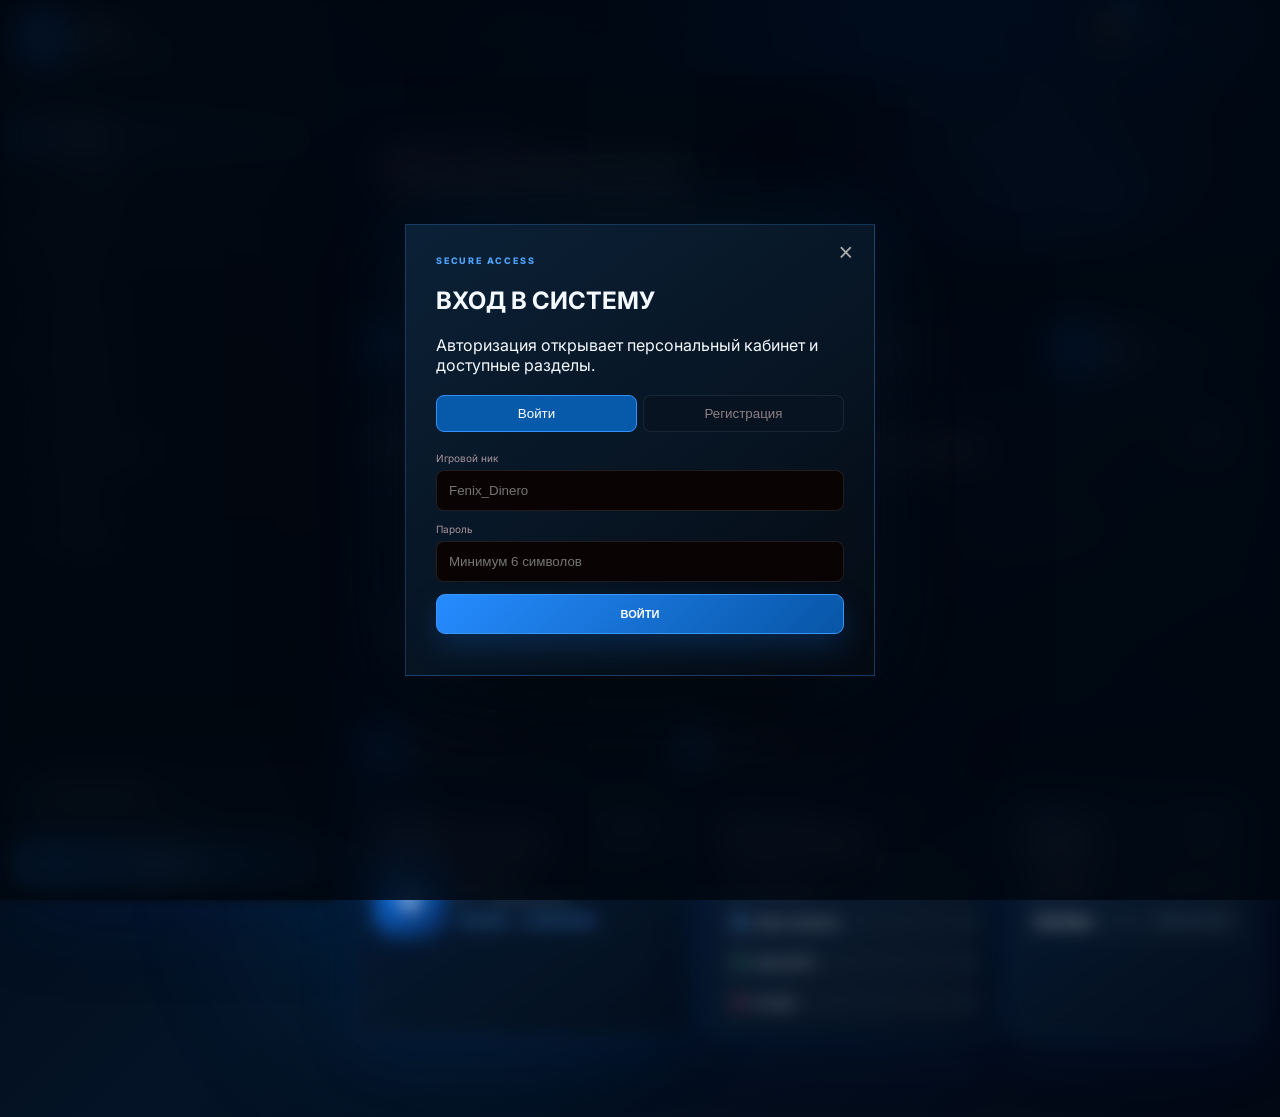
==== commit 5c3de01e: "Add files via upload" ====
--- a/static/index.html
+++ b/static/index.html
@@ -5,7 +5,7 @@
 <meta name="theme-color" content="#07111f"><title>ОСВ — COMMAND PORTAL</title>
 <link rel="preconnect" href="https://fonts.googleapis.com"><link rel="preconnect" href="https://fonts.gstatic.com" crossorigin>
 <link href="https://fonts.googleapis.com/css2?family=Inter:wght@400;500;600;700;800;900&family=Oswald:wght@500;600;700&display=swap" rel="stylesheet">
-<link rel="stylesheet" href="/static/style.css?v=20261007-command11">
+<link rel="stylesheet" href="/static/style.css?v=20261007-command12">
 </head>
 <body class="auth-lock">
 <div class="ambient a1"></div><div class="ambient a2"></div><div class="grain"></div>
@@ -39,5 +39,5 @@
  <button data-page="home">⌂<small>Главная</small></button><button data-page="exam">✦<small>Аттест.</small></button><button data-page="requests">✓<small>Заявки</small></button><button data-page="roster">♙<small>Состав</small></button><button data-page="profile">●<small>Профиль</small></button>
 </div>
 <div class="modal" id="authModal"><div class="modal-card"><button class="close" id="authClose" aria-label="Закрыть">×</button><div class="eyebrow">SECURE ACCESS</div><h2 id="authTitle">ВХОД / РЕГИСТРАЦИЯ</h2><p class="muted" id="authHint">Авторизация открывает персональный кабинет и доступные разделы.</p><div class="tabs"><button class="tab active" data-tab="login">Войти</button><button class="tab" data-tab="register">Регистрация</button></div><form id="authForm"><label>Игровой ник<input id="nickname" required minlength="3" maxlength="32" placeholder="Fenix_Dinero"></label><label id="maskLabel" class="hidden">Маска / игровой ID<input id="mask" maxlength="32" placeholder="Например: 123456" inputmode="numeric" pattern="[0-9]+" required></label><label id="positionLabel" class="hidden">Желаемая должность<select id="position"><option>Стажёр</option><option>Инспектор</option><option>Старший инспектор</option><option>Инструктор</option><option>Заместитель начальника ОСВ</option><option>Начальник ОСВ</option></select></label><label>Пароль<input id="password" type="password" required minlength="6" placeholder="Минимум 6 символов"></label><button class="red-btn full" type="submit" id="authSubmit">ВОЙТИ</button><p id="authMsg" class="form-msg"></p></form></div></div>
-<script src="/static/app.js?v=20261007-command11"></script>
+<script src="/static/app.js?v=20261007-command12"></script>
 </body></html>
--- a/static/style.css
+++ b/static/style.css
@@ -127,3 +127,14 @@
 .roster-panel{padding:12px}.personnel-toolbar{grid-template-columns:minmax(240px,1fr) 160px 150px 150px 42px;margin-bottom:12px}.roster-table-wrap{border:1px solid rgba(65,150,255,.13);border-radius:13px;overflow:auto}.personnel-table{width:100%;border-collapse:collapse;min-width:820px}.personnel-table th{background:rgba(9,36,67,.95);color:#6d8cab;font-size:8px;letter-spacing:.1em;text-align:left;padding:11px}.personnel-table td{padding:9px 11px;border-top:1px solid rgba(255,255,255,.045);font-size:10px;color:#b9c9dc}.personnel-table tr{cursor:pointer}.personnel-table tr:hover{background:rgba(31,119,215,.08)}.personnel-table td:first-child b{color:#eaf4ff;display:block}.personnel-table td:first-child small{color:#557694;font-size:7px}.table-user{display:flex;align-items:center;gap:8px}.table-user small{display:block;color:#607e9f;font-size:8px;margin-top:2px}.avatar.tiny{width:29px;height:29px;border-radius:9px;font-size:11px}.table-more{border:0;background:transparent;color:#6caeff;font-size:17px;cursor:pointer}.roster-mobile{display:none}
 @media(max-width:1100px){.sidebar{width:260px}.content{margin-left:260px}.bottom-command-grid{grid-template-columns:1fr 1fr}.services-panel{grid-column:1/-1}.command-main-grid{grid-template-columns:1fr}.command-stats{grid-template-columns:repeat(2,1fr)}}
 @media(max-width:760px){.sidebar{width:285px;transform:translateX(-100%);transition:.25s}.sidebar.open{transform:translateX(0)}.content{margin-left:0;padding:0 10px 82px}.topbar{height:52px;padding:0 5px}.page{padding-top:8px}.command-welcome{padding:9px 5px 13px;align-items:flex-start}.command-welcome h1{font-size:19px}.command-welcome p{font-size:9px}.welcome-badge{font-size:8px;padding:8px}.command-stats{gap:7px}.command-stat{padding:10px;border-radius:11px;gap:7px}.stat-icon{width:30px;height:30px;border-radius:9px;font-size:12px}.command-stat small{font-size:6px}.command-stat b{font-size:19px}.command-stat em{display:none}.command-panel{padding:12px;border-radius:12px}.panel-title h2{font-size:13px}.activity-ring{width:105px;height:105px}.activity-ring b{font-size:21px}.activity-legend{grid-template-columns:1fr 1fr 1fr}.activity-legend>div{padding:6px}.activity-legend span{font-size:7px}.activity-legend b{font-size:11px}.live-event{grid-template-columns:38px 6px 1fr;padding:8px 0}.live-event b{font-size:9px}.live-event span{font-size:8px}.quick-row{grid-template-columns:1fr 1fr}.quick-card{padding:9px}.quick-card>span{width:29px;height:29px}.quick-card b{font-size:9px}.quick-card small{font-size:7px}.bottom-command-grid{grid-template-columns:1fr}.services-panel{grid-column:auto}.personnel-toolbar{grid-template-columns:1fr 1fr}.personnel-toolbar .search-box{grid-column:1/-1}.roster-table-wrap{display:none}.roster-mobile{display:grid;gap:8px}.roster-mobile .person-card{margin:0}.topbar>span:first-child{font-size:7px}.mobile-head{height:54px}.mobile-nav{height:66px}.notify-btn{width:34px;height:34px}}
+/* OSV COMMAND V12 — exact reference polish */
+.command-welcome-premium{position:relative;overflow:hidden;min-height:170px;display:flex;align-items:center;justify-content:space-between;gap:20px;background:linear-gradient(135deg,rgba(4,20,38,.98),rgba(5,12,24,.96));border:1px solid rgba(54,150,255,.22);border-radius:16px;padding:24px 26px;box-shadow:0 24px 70px rgba(0,35,90,.22)}
+.command-welcome-premium:before{content:"";position:absolute;inset:0;background:radial-gradient(circle at 75% 50%,rgba(22,119,255,.18),transparent 35%);pointer-events:none}
+.ai-command-art{position:absolute;right:-8%;top:-40%;width:55%;height:180%;opacity:.25;pointer-events:none;mix-blend-mode:screen;mask-image:linear-gradient(90deg,transparent,#000 35%,#000 90%,transparent)}
+.ai-command-art img{width:100%;height:100%;object-fit:cover;object-position:center;filter:saturate(1.35) contrast(1.05);}
+.welcome-copy{position:relative;z-index:2}.command-welcome-premium h1{position:relative;z-index:2}.command-welcome-premium p{position:relative;z-index:2}.welcome-badge{position:relative;z-index:3;min-width:150px;padding:16px;border:1px solid rgba(72,161,255,.3);border-radius:12px;background:rgba(4,17,30,.78);box-shadow:0 12px 40px rgba(0,0,0,.25);text-align:center;font-weight:900;color:#8bcaff}.welcome-badge small{display:block;color:#6785a3;font-size:9px;margin-top:5px}
+.owner-quick{border-color:rgba(91,174,255,.35)!important;background:linear-gradient(135deg,rgba(32,117,220,.16),rgba(5,18,32,.92))!important}
+.person-card-mobile{display:none}.person-card-actions{display:flex;gap:7px;flex-wrap:wrap;margin-top:12px}.person-card-grid{display:grid;grid-template-columns:repeat(4,1fr);gap:8px;margin-top:12px}.person-card-grid>div{padding:10px;border-radius:9px;background:rgba(52,145,255,.045);border:1px solid rgba(72,157,255,.1)}.person-card-grid small{display:block;color:#63809d;font-size:8px;margin-bottom:5px}.person-card-grid b{font-size:11px;color:#eaf5ff}
+.admin-panel{background:linear-gradient(145deg,rgba(8,25,43,.98),rgba(3,10,18,.98))!important}.admin-row{display:grid;grid-template-columns:auto 1fr auto auto;gap:14px;align-items:center;padding:14px;border:1px solid rgba(73,155,255,.12);border-radius:12px;background:rgba(5,18,31,.75);margin-bottom:8px}.admin-status{font-size:9px;color:#6cc5ff;border:1px solid rgba(72,157,255,.2);padding:7px 9px;border-radius:8px}.admin-main span{display:block;color:#6985a2;font-size:9px;margin-top:4px}.admin-note{margin-top:14px;padding:13px;border-radius:10px;background:rgba(48,140,255,.06);border:1px solid rgba(48,140,255,.12);color:#7894b0;font-size:10px;line-height:1.6}
+.dossier .btn.good{color:#70d6ff!important}.dossier .btn.bad{color:#ff8291!important}
+@media(max-width:760px){.command-welcome-premium{min-height:245px;padding:20px;align-items:flex-end}.ai-command-art{width:125%;right:-25%;top:-30%;height:145%;opacity:.2}.welcome-badge{position:absolute;right:14px;top:14px;min-width:115px}.command-welcome-premium h1{font-size:26px;max-width:75%}.command-welcome-premium p{font-size:10px;max-width:80%}.personnel-table{display:none}.roster-mobile{display:grid;gap:10px}.person-card-mobile{display:block;padding:14px;border-radius:13px;background:linear-gradient(145deg,rgba(8,24,40,.98),rgba(4,12,22,.98));border:1px solid rgba(73,155,255,.15);box-shadow:0 14px 40px rgba(0,20,55,.2)}.person-card-top{display:flex;justify-content:space-between;gap:10px;align-items:center}.person-card-grid{grid-template-columns:1fr 1fr}.person-card-actions .btn{flex:1;min-width:120px}.roster-table-wrap{display:none}.admin-row{grid-template-columns:auto 1fr;}.admin-row .admin-status,.admin-row .btn{grid-column:2}.ai-command-art img{object-position:center}}
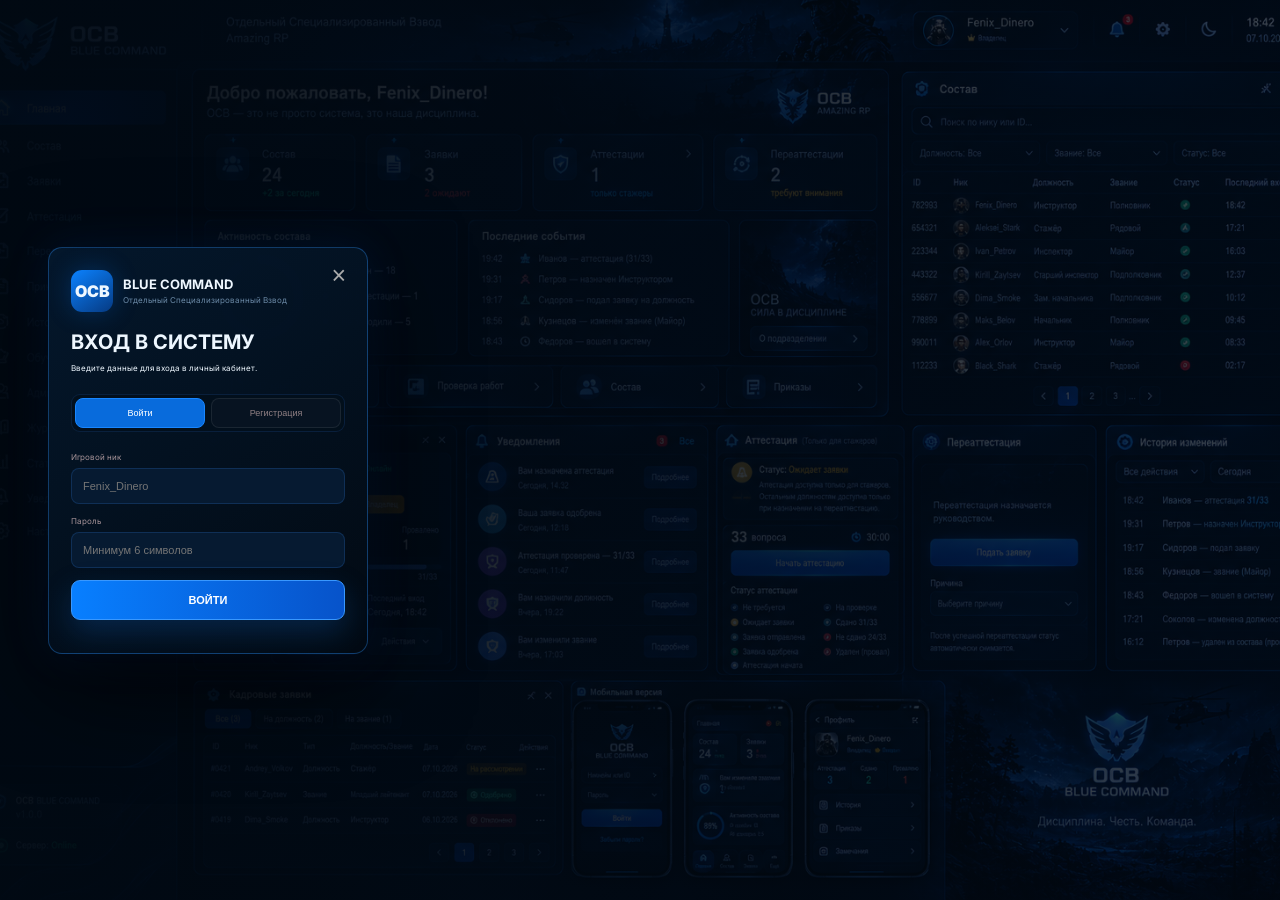
==== commit 0ed7ea6f: "Add files via upload" ====
--- a/static/index.html
+++ b/static/index.html
@@ -2,16 +2,16 @@
 <html lang="ru">
 <head>
 <meta charset="utf-8"><meta name="viewport" content="width=device-width,initial-scale=1">
-<meta name="theme-color" content="#07111f"><title>ОСВ — COMMAND PORTAL</title>
+<meta name="theme-color" content="#07111f"><title>ОСВ — BLUE COMMAND</title>
 <link rel="preconnect" href="https://fonts.googleapis.com"><link rel="preconnect" href="https://fonts.gstatic.com" crossorigin>
 <link href="https://fonts.googleapis.com/css2?family=Inter:wght@400;500;600;700;800;900&family=Oswald:wght@500;600;700&display=swap" rel="stylesheet">
-<link rel="stylesheet" href="/static/style.css?v=20261007-command12">
+<link rel="stylesheet" href="/static/style.css?v=20261007-v13">
 </head>
 <body class="auth-lock">
 <div class="ambient a1"></div><div class="ambient a2"></div><div class="grain"></div>
 <aside class="sidebar" id="sidebar">
   <div class="brand"><div class="brand-mark">◈<span></span></div><div><b>ОСВ</b><small>BLUE COMMAND</small></div></div>
-  <div class="nav-title">РАЗДЕЛЫ</div>
+  <div class="nav-title">МЕНЮ</div>
   <nav id="nav">
     <button class="nav-item active" data-page="home"><i>⌂</i><span>Главная</span><em>01</em></button>
     <button class="nav-item" data-page="exam"><i>✦</i><span>Аттестация</span><em>02</em></button>
@@ -26,18 +26,18 @@
     <button class="nav-item owner-only hidden" data-page="admins"><i>🛡</i><span>Администраторы</span><em>11</em></button>
   </nav>
   <div class="sidebar-bottom">
-    <div class="online"><i></i><div><b>СИСТЕМА ОНЛАЙН</b><small>Данные синхронизированы</small></div></div>
+    <div class="online"><i></i><div><b>СЕРВЕР ОНЛАЙН</b><small>Система работает стабильно</small></div></div>
     <button class="account-btn" id="authOpen">◉ <span>Войти</span></button>
   </div>
 </aside>
 <header class="mobile-head"><button id="mobileMenu">☰</button><b>ОСВ <small>COMMAND</small></b><button id="mobileAuth">◉</button></header>
 <main class="content">
-  <div class="topbar"><span>ОСВ / ЕДИНЫЙ ЦИФРОВОЙ ПОРТАЛ</span><div class="top-actions"><button class="notify-btn" id="notifyBtn" aria-label="Уведомления">🔔<span id="notifyCount">0</span></button><span class="online-text"><i></i> SYSTEM ONLINE</span></div></div>
+  <div class="topbar"><span>ОСВ / BLUE COMMAND</span><div class="top-actions"><button class="notify-btn" id="notifyBtn" aria-label="Уведомления">🔔<span id="notifyCount">0</span></button><button class="top-user" id="topUser"><span class="avatar">О</span><span><b id="topUserName">Гость</b><small id="topUserRole">Вход не выполнен</small></span></button><span class="online-text"><i></i> СЕРВЕР ОНЛАЙН</span></div></div>
   <div id="app"></div>
 </main>
 <div class="mobile-nav" id="mobileNav">
  <button data-page="home">⌂<small>Главная</small></button><button data-page="exam">✦<small>Аттест.</small></button><button data-page="requests">✓<small>Заявки</small></button><button data-page="roster">♙<small>Состав</small></button><button data-page="profile">●<small>Профиль</small></button>
 </div>
-<div class="modal" id="authModal"><div class="modal-card"><button class="close" id="authClose" aria-label="Закрыть">×</button><div class="eyebrow">SECURE ACCESS</div><h2 id="authTitle">ВХОД / РЕГИСТРАЦИЯ</h2><p class="muted" id="authHint">Авторизация открывает персональный кабинет и доступные разделы.</p><div class="tabs"><button class="tab active" data-tab="login">Войти</button><button class="tab" data-tab="register">Регистрация</button></div><form id="authForm"><label>Игровой ник<input id="nickname" required minlength="3" maxlength="32" placeholder="Fenix_Dinero"></label><label id="maskLabel" class="hidden">Маска / игровой ID<input id="mask" maxlength="32" placeholder="Например: 123456" inputmode="numeric" pattern="[0-9]+" required></label><label id="positionLabel" class="hidden">Желаемая должность<select id="position"><option>Стажёр</option><option>Инспектор</option><option>Старший инспектор</option><option>Инструктор</option><option>Заместитель начальника ОСВ</option><option>Начальник ОСВ</option></select></label><label>Пароль<input id="password" type="password" required minlength="6" placeholder="Минимум 6 символов"></label><button class="red-btn full" type="submit" id="authSubmit">ВОЙТИ</button><p id="authMsg" class="form-msg"></p></form></div></div>
-<script src="/static/app.js?v=20261007-command12"></script>
+<div class="modal" id="authModal"><div class="modal-card"><button class="close" id="authClose" aria-label="Закрыть">×</button><div class="auth-brand"><div class="auth-mark">ОСВ</div><div><b>BLUE COMMAND</b><small>Отдельный Специализированный Взвод</small></div></div><h2 id="authTitle">ВХОД В СИСТЕМУ</h2><p class="muted" id="authHint">Введите данные для входа в личный кабинет.</p><div class="tabs"><button class="tab active" data-tab="login">Войти</button><button class="tab" data-tab="register">Регистрация</button></div><form id="authForm"><label>Игровой ник<input id="nickname" required minlength="3" maxlength="32" placeholder="Fenix_Dinero"></label><label id="maskLabel" class="hidden">Маска / игровой ID<input id="mask" maxlength="32" placeholder="Например: 123456" inputmode="numeric" pattern="[0-9]+" required></label><label id="positionLabel" class="hidden">Желаемая должность<select id="position"><option>Стажёр</option><option>Инспектор</option><option>Старший инспектор</option><option>Инструктор</option><option>Заместитель начальника ОСВ</option><option>Начальник ОСВ</option></select></label><label>Пароль<input id="password" type="password" required minlength="6" placeholder="Минимум 6 символов"></label><button class="red-btn full auth-submit" type="submit" id="authSubmit">ВОЙТИ</button><p id="authMsg" class="form-msg"></p></form></div></div>
+<script src="/static/app.js?v=20261007-v13"></script>
 </body></html>
--- a/static/style.css
+++ b/static/style.css
@@ -138,3 +138,22 @@
 .admin-panel{background:linear-gradient(145deg,rgba(8,25,43,.98),rgba(3,10,18,.98))!important}.admin-row{display:grid;grid-template-columns:auto 1fr auto auto;gap:14px;align-items:center;padding:14px;border:1px solid rgba(73,155,255,.12);border-radius:12px;background:rgba(5,18,31,.75);margin-bottom:8px}.admin-status{font-size:9px;color:#6cc5ff;border:1px solid rgba(72,157,255,.2);padding:7px 9px;border-radius:8px}.admin-main span{display:block;color:#6985a2;font-size:9px;margin-top:4px}.admin-note{margin-top:14px;padding:13px;border-radius:10px;background:rgba(48,140,255,.06);border:1px solid rgba(48,140,255,.12);color:#7894b0;font-size:10px;line-height:1.6}
 .dossier .btn.good{color:#70d6ff!important}.dossier .btn.bad{color:#ff8291!important}
 @media(max-width:760px){.command-welcome-premium{min-height:245px;padding:20px;align-items:flex-end}.ai-command-art{width:125%;right:-25%;top:-30%;height:145%;opacity:.2}.welcome-badge{position:absolute;right:14px;top:14px;min-width:115px}.command-welcome-premium h1{font-size:26px;max-width:75%}.command-welcome-premium p{font-size:10px;max-width:80%}.personnel-table{display:none}.roster-mobile{display:grid;gap:10px}.person-card-mobile{display:block;padding:14px;border-radius:13px;background:linear-gradient(145deg,rgba(8,24,40,.98),rgba(4,12,22,.98));border:1px solid rgba(73,155,255,.15);box-shadow:0 14px 40px rgba(0,20,55,.2)}.person-card-top{display:flex;justify-content:space-between;gap:10px;align-items:center}.person-card-grid{grid-template-columns:1fr 1fr}.person-card-actions .btn{flex:1;min-width:120px}.roster-table-wrap{display:none}.admin-row{grid-template-columns:auto 1fr;}.admin-row .admin-status,.admin-row .btn{grid-column:2}.ai-command-art img{object-position:center}}
+
+/* OSV BLUE COMMAND — visual reference build */
+:root{--blue:#087cff;--blue2:#39a7ff;--deep:#020a14;--panel:#06172a;--line:rgba(50,148,255,.28);--text:#eef7ff;--muted:#6f8eae}
+body{background:#020912!important;color:var(--text);font-family:Inter,Arial,sans-serif}
+body:before{content:"";position:fixed;inset:0;z-index:-3;background:radial-gradient(circle at 72% 18%,rgba(0,112,255,.16),transparent 32%),linear-gradient(180deg,#031122,#020810 70%);}
+body:after{content:"";position:fixed;inset:0;z-index:-2;background-image:linear-gradient(rgba(25,115,255,.035) 1px,transparent 1px),linear-gradient(90deg,rgba(25,115,255,.025) 1px,transparent 1px);background-size:32px 32px;pointer-events:none}
+.sidebar{width:240px!important;background:linear-gradient(180deg,rgba(2,12,26,.99),rgba(1,7,15,.99))!important;border-right:1px solid rgba(42,135,255,.2)!important;box-shadow:18px 0 70px rgba(0,45,130,.2)}
+.brand{height:58px!important;border-bottom:1px solid rgba(57,150,255,.1);padding-bottom:10px}.brand-mark{font-size:27px!important;color:#39a7ff!important}.brand b{font-size:17px}.brand small{font-size:8px;letter-spacing:.14em}
+.nav-title{font-size:8px!important;color:#527394!important;letter-spacing:.18em;margin:18px 9px 8px!important}.nav-item{height:38px!important;border-radius:9px!important;margin:3px 0!important;color:#a4b8cf!important}.nav-item i{width:27px!important;font-size:14px!important}.nav-item em{font-size:7px!important;color:#4f7090!important}.nav-item.active{background:linear-gradient(90deg,#075ed6,#063da0)!important;box-shadow:0 0 24px rgba(0,110,255,.24);color:#fff!important}.sidebar-bottom .online{padding:9px!important}.account-btn{height:39px!important}
+.content{margin-left:240px!important;padding:0 14px 50px!important}.topbar{height:60px!important;border-bottom:1px solid rgba(50,144,255,.13)!important;background:rgba(2,10,20,.54);backdrop-filter:blur(16px);padding:0 8px!important}.topbar>span:first-child{font-size:10px!important;color:#6686a6!important;letter-spacing:.08em}.top-actions{gap:9px!important}.top-user{display:flex;align-items:center;gap:9px;border:1px solid rgba(58,147,255,.22);background:rgba(5,23,42,.76);border-radius:10px;padding:6px 10px;cursor:pointer}.top-user .avatar{width:28px;height:28px}.top-user b{display:block;font-size:10px}.top-user small{display:block;font-size:7px;color:#6887a5;margin-top:2px}
+.reference-page{max-width:none!important;padding-top:12px}.reference-head{display:flex;justify-content:space-between;align-items:center;padding:6px 2px 15px}.reference-head h1{margin:3px 0;font-size:25px;letter-spacing:-.03em}.reference-head p{margin:4px 0;color:#7693b1;font-size:10px}.reference-head-user{display:flex;align-items:center;gap:10px;padding:7px 11px;border:1px solid rgba(54,144,255,.23);border-radius:10px;background:rgba(5,22,40,.75)}.reference-head-user b{font-size:10px}.reference-head-user small{display:block;color:#6f8dab;font-size:7px;margin-top:2px}
+.reference-stats{display:grid;grid-template-columns:repeat(4,1fr);gap:9px}.reference-stat{display:flex;align-items:center;gap:11px;text-align:left;padding:13px;border:1px solid var(--line);border-radius:12px;background:linear-gradient(145deg,rgba(6,29,55,.96),rgba(3,14,27,.96));color:#fff;cursor:pointer}.reference-stat i{font-style:normal;width:36px;height:36px;border-radius:10px;display:grid;place-items:center;background:linear-gradient(145deg,#0879e9,#063c89);box-shadow:0 0 20px rgba(0,115,255,.22)}.reference-stat small{display:block;color:#6f8eae;font-size:8px;letter-spacing:.08em}.reference-stat b{display:block;font-size:24px;line-height:1.05;margin:2px 0}.reference-stat em{font-style:normal;font-size:7px;color:#4fc5ff}.danger-text{color:#ff5c78!important}.warn-text{color:#ffd05b!important}
+.reference-top-grid{display:grid;grid-template-columns:1fr 1.15fr 1.35fr;gap:9px;margin-top:9px}.panel{border-color:var(--line)!important;background:linear-gradient(145deg,rgba(5,22,41,.97),rgba(2,11,22,.97))!important;box-shadow:0 12px 38px rgba(0,30,75,.18)}.reference-activity,.reference-events,.reference-roster{min-height:230px;padding:14px}.ref-title{display:flex;align-items:center;justify-content:space-between;gap:8px}.ref-title h3{margin:0;font-size:12px}.ref-title .btn{padding:5px 9px;font-size:8px}.activity-flex{display:flex;align-items:center;gap:18px;margin:14px 0}.activity-ring{width:118px!important;height:118px!important;flex:0 0 118px}.activity-ring b{font-size:25px!important}.activity-legend{display:grid;gap:8px;flex:1}.activity-legend>div{display:grid;grid-template-columns:9px 1fr auto;align-items:center;padding:5px 0;background:none!important}.activity-legend span{font-size:9px}.activity-legend b{font-size:12px}.reference-event{display:grid;grid-template-columns:39px 7px 90px 1fr;gap:7px;align-items:center;padding:8px 0;border-top:1px solid rgba(255,255,255,.05)}.reference-event time{font-size:8px;color:#6d89a7}.event-dot{width:6px;height:6px;border-radius:50%;background:#2d9eff;box-shadow:0 0 9px #2d9eff}.reference-event b{font-size:9px}.reference-event p{font-size:8px;color:#88a1bc;margin:0;white-space:nowrap;overflow:hidden;text-overflow:ellipsis}
+.mini-table{margin-top:10px;border:1px solid rgba(54,145,255,.12);border-radius:9px;overflow:hidden}.mini-head,.mini-row{display:grid;grid-template-columns:52px 1.1fr 1fr 72px;gap:8px;align-items:center;padding:7px 8px}.mini-head{background:rgba(9,39,70,.72);color:#6685a3;font-size:7px}.mini-row{font-size:8px;border-top:1px solid rgba(255,255,255,.045);cursor:pointer}.mini-row:hover{background:rgba(28,118,225,.08)}.mini-row b{font-size:8px}.mini-row .presence{font-size:7px;padding:4px 5px}.reference-quick{display:grid;grid-template-columns:repeat(4,1fr);gap:9px;margin-top:9px}.reference-quick .owner-quick{grid-column:auto}.reference-bottom-grid{display:grid;grid-template-columns:1.05fr 1fr .95fr .95fr 1fr;gap:9px;margin-top:9px}.reference-bottom-grid>.panel{min-height:205px;padding:13px}.profile-ref-body{display:flex;align-items:center;gap:11px;margin-top:13px}.profile-avatar{width:66px!important;height:66px!important;font-size:22px!important}.profile-ref-body h3{margin:0;font-size:13px}.profile-ref-body p{margin:3px 0;color:#718daa;font-size:8px}.profile-chips{display:flex;gap:5px}.profile-chips span{font-size:7px;padding:4px 6px;background:rgba(35,126,231,.12);border-radius:6px;color:#74bfff}.profile-ref-stats{display:grid;grid-template-columns:repeat(3,1fr);gap:6px;margin-top:14px}.profile-ref-stats div{padding:8px;border:1px solid rgba(64,151,255,.1);border-radius:8px}.profile-ref-stats b{display:block;font-size:10px}.profile-ref-stats small{display:block;color:#6684a1;font-size:6px;margin-top:4px}.home-notify{display:flex;gap:8px;align-items:center;padding:9px 0;border-bottom:1px solid rgba(255,255,255,.05)}.home-notify>span{width:26px;height:26px;border-radius:8px;background:rgba(36,137,255,.1);display:grid;place-items:center}.home-notify b{display:block;font-size:8px}.home-notify small{display:block;color:#6685a3;font-size:7px;margin-top:2px}.exam-ref-icon{font-size:30px;text-align:center;margin:15px 0 5px}.exam-ref-main{text-align:center}.exam-ref-main>b{font-size:13px;color:#ffd15c}.exam-ref-main p{font-size:8px;color:#7893ad;line-height:1.5}.exam-ref-main .red-btn{padding:9px 15px;font-size:8px}.small-note{font-size:7px;color:#6c88a6}.retake-box{text-align:center;padding-top:20px}.retake-box>span{font-size:32px}.retake-box p{font-size:8px;color:#7893ad;line-height:1.5}.retake-box .red-btn{font-size:8px;padding:8px 12px}.history-mini{margin-top:10px}.history-mini>div{display:flex;gap:8px;padding:7px 0;border-bottom:1px solid rgba(255,255,255,.05)}.history-mini time{font-size:7px;color:#63819e}.history-mini span{font-size:8px;color:#a4b8cd}
+.row-actions{display:flex;gap:4px}.table-action{border:1px solid rgba(58,145,255,.2);background:rgba(9,42,77,.6);color:#8bcaff;border-radius:6px;padding:5px 7px;font-size:7px;cursor:pointer}.table-action:hover{background:#086bd7;color:#fff}.manage-person-grid{display:grid;grid-template-columns:repeat(3,1fr);gap:10px;margin:18px 0}.manage-person-grid label{font-size:8px;color:#7692ae}.manage-person-grid input,.manage-person-grid select{display:block;width:100%;margin-top:6px;padding:11px;border-radius:8px;border:1px solid rgba(56,145,255,.2);background:#06182c;color:#fff;outline:none}.manage-actions{display:flex;gap:8px;flex-wrap:wrap}.manage-actions>*{flex:1}.manage-warning{margin-top:13px;padding:10px;border-radius:8px;background:rgba(255,72,93,.06);border:1px solid rgba(255,72,93,.12);color:#b98890;font-size:8px}.auth-brand{display:flex;align-items:center;gap:10px;margin-bottom:18px}.auth-mark{width:42px;height:42px;border-radius:11px;display:grid;place-items:center;background:linear-gradient(145deg,#0b82ff,#063a82);font-weight:900;box-shadow:0 0 25px rgba(0,120,255,.25)}.auth-brand b{display:block;font-size:13px}.auth-brand small{display:block;color:#6c8aa7;font-size:8px;margin-top:3px}.auth-submit{background:linear-gradient(90deg,#087fff,#0753ca)!important;box-shadow:0 0 28px rgba(0,113,255,.25)}
+/* make the sign-in view resemble the approved reference */
+body.auth-lock{background:#020914!important}.auth-lock .modal{background:linear-gradient(90deg,rgba(1,9,18,.96),rgba(1,9,18,.74)),url('/static/ai-command-art.png') center/cover!important;align-items:center!important;justify-content:flex-start!important;padding-left:48px!important}.auth-lock .modal-card{width:320px!important;border-radius:14px!important;background:linear-gradient(145deg,rgba(4,24,45,.97),rgba(2,10,19,.98))!important;border:1px solid rgba(44,146,255,.35)!important;box-shadow:0 30px 100px rgba(0,0,0,.7),0 0 45px rgba(0,103,255,.12)!important;padding:22px!important}.auth-lock .tabs{background:rgba(3,15,28,.8);border:1px solid rgba(50,137,255,.14);padding:3px;border-radius:9px}.auth-lock .tab{font-size:9px;padding:9px!important}.auth-lock .tab.active{background:#086bdc!important;color:#fff!important;border-color:#1886ff!important}.auth-lock .modal label{font-size:8px}.auth-lock .modal input,.auth-lock .modal select{background:#061a31;border-color:rgba(58,143,255,.18);padding:11px;font-size:11px}.auth-lock .modal h2{font-size:20px;margin:0 0 5px}.auth-lock .modal .muted{font-size:8px;line-height:1.5}
+@media(max-width:1100px){.reference-top-grid{grid-template-columns:1fr 1fr}.reference-roster{grid-column:1/-1}.reference-bottom-grid{grid-template-columns:repeat(2,1fr)}.reference-bottom-grid>.history-reference{grid-column:1/-1}}
+@media(max-width:760px){.sidebar{width:275px!important}.content{margin-left:0!important;padding:0 9px 82px!important}.topbar{height:52px!important}.reference-head{padding:7px 3px 11px}.reference-head h1{font-size:18px}.reference-head p{font-size:8px}.reference-head-user{padding:5px 7px}.reference-head-user small{display:none}.reference-stats{grid-template-columns:1fr 1fr;gap:6px}.reference-stat{padding:9px;gap:7px}.reference-stat i{width:28px;height:28px;font-size:12px}.reference-stat b{font-size:18px}.reference-stat small{font-size:6px}.reference-stat em{font-size:6px}.reference-top-grid{grid-template-columns:1fr;gap:7px}.reference-activity,.reference-events,.reference-roster{min-height:auto;padding:10px}.activity-flex{gap:10px}.activity-ring{width:92px!important;height:92px!important;flex-basis:92px}.activity-ring b{font-size:19px!important}.activity-ring span{font-size:6px}.activity-legend{gap:4px}.activity-legend span{font-size:7px}.activity-legend b{font-size:10px}.reference-event{grid-template-columns:32px 6px 72px 1fr;padding:7px 0}.reference-event p{font-size:7px}.mini-head,.mini-row{grid-template-columns:45px 1fr 1fr 60px;font-size:7px}.mini-row b{font-size:7px}.reference-quick{grid-template-columns:1fr 1fr;gap:6px}.quick-card{padding:9px!important}.quick-card b{font-size:9px}.quick-card small{font-size:6px}.reference-bottom-grid{grid-template-columns:1fr;gap:7px}.reference-bottom-grid>.panel{min-height:auto}.manage-person-grid{grid-template-columns:1fr}.manage-actions{display:grid;grid-template-columns:1fr}.auth-lock .modal{padding:10px!important;justify-content:center!important;background:linear-gradient(180deg,rgba(1,9,18,.95),rgba(1,9,18,.9)),url('/static/ai-command-art.png') center/cover!important}.auth-lock .modal-card{width:min(360px,calc(100% - 12px))!important;padding:18px!important}.top-user{display:none}.row-actions{flex-direction:column}.table-action{width:100%}.person-card-actions .btn{min-width:100%;font-size:9px}}
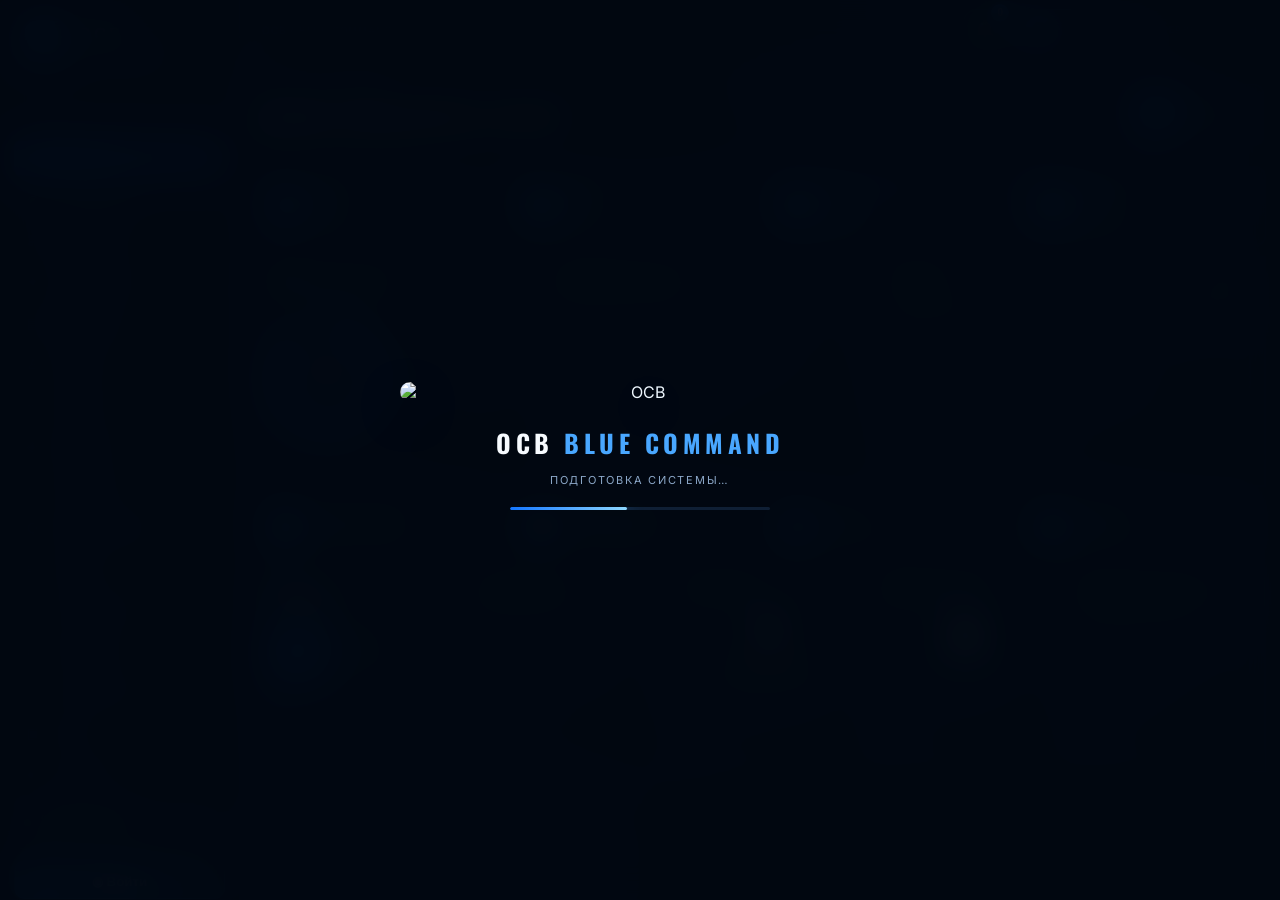
==== commit 432c78c7: "Add files via upload" ====
--- a/static/index.html
+++ b/static/index.html
@@ -5,24 +5,26 @@
 <meta name="theme-color" content="#07111f"><title>ОСВ — BLUE COMMAND</title>
 <link rel="preconnect" href="https://fonts.googleapis.com"><link rel="preconnect" href="https://fonts.gstatic.com" crossorigin>
 <link href="https://fonts.googleapis.com/css2?family=Inter:wght@400;500;600;700;800;900&family=Oswald:wght@500;600;700&display=swap" rel="stylesheet">
-<link rel="stylesheet" href="/static/style.css?v=20261007-v13">
+<link rel="stylesheet" href="/static/style.css?v=20261009-splash-fix">
 </head>
-<body class="auth-lock">
+<body>
 <div class="ambient a1"></div><div class="ambient a2"></div><div class="grain"></div>
 <aside class="sidebar" id="sidebar">
   <div class="brand"><div class="brand-mark">◈<span></span></div><div><b>ОСВ</b><small>BLUE COMMAND</small></div></div>
   <div class="nav-title">МЕНЮ</div>
   <nav id="nav">
     <button class="nav-item active" data-page="home"><i>⌂</i><span>Главная</span><em>01</em></button>
-    <button class="nav-item" data-page="exam"><i>✦</i><span>Аттестация</span><em>02</em></button>
-    <button class="nav-item" data-page="learning"><i>▤</i><span>Обучение</span><em>03</em></button>
-    <button class="nav-item" data-page="roster"><i>♙</i><span>Состав</span><em>04</em></button>
-    <button class="nav-item" data-page="requests"><i>⌁</i><span>Заявки</span><em>05</em></button>
-    <button class="nav-item" data-page="services"><i>◈</i><span>Сервисы</span><em>06</em></button>
-    <button class="nav-item staff-only" data-page="reviews"><i>✓</i><span>Проверка</span><em>07</em></button>
-    <button class="nav-item staff-only" data-page="questions"><i>Q</i><span>Банк вопросов</span><em>08</em></button>
-    <button class="nav-item staff-only" data-page="audit"><i>≡</i><span>Журнал</span><em>09</em></button>
-    <button class="nav-item staff-only" data-page="profile"><i>●</i><span>Профиль</span><em>10</em></button>
+    <button class="nav-item staff-only" data-page="operational"><i>◉</i><span>Оперативная</span><em>02</em></button>
+    <button class="nav-item staff-only" data-page="structure"><i>⌘</i><span>Структура</span><em>03</em></button>
+    <button class="nav-item" data-page="exam"><i>✦</i><span>Аттестация</span><em>04</em></button>
+    <button class="nav-item" data-page="training"><i>▤</i><span>Обучение</span><em>05</em></button>
+    <button class="nav-item" data-page="roster"><i>♙</i><span>Состав</span><em>06</em></button>
+    <button class="nav-item" data-page="requests"><i>⌁</i><span>Заявки</span><em>07</em></button>
+    <button class="nav-item" data-page="services"><i>◈</i><span>Сервисы</span><em>08</em></button>
+    <button class="nav-item staff-only" data-page="reviews"><i>✓</i><span>Проверка</span><em>09</em></button>
+    <button class="nav-item staff-only" data-page="questions"><i>Q</i><span>Банк вопросов</span><em>10</em></button>
+    <button class="nav-item staff-only" data-page="audit"><i>≡</i><span>Журнал</span><em>11</em></button>
+    <button class="nav-item staff-only" data-page="announcements"><i>!</i><span>Объявления</span><em>12</em></button><button class="nav-item staff-only" data-page="calendar"><i>◷</i><span>Календарь</span><em>13</em></button><button class="nav-item staff-only" data-page="security"><i>⌁</i><span>Безопасность</span><em>14</em></button><button class="nav-item staff-only" data-page="archive"><i>▣</i><span>Архив</span><em>15</em></button><button class="nav-item staff-only" data-page="profile"><i>●</i><span>Профиль</span><em>16</em></button>
     <button class="nav-item owner-only hidden" data-page="admins"><i>🛡</i><span>Администраторы</span><em>11</em></button>
   </nav>
   <div class="sidebar-bottom">
@@ -39,5 +41,5 @@
  <button data-page="home">⌂<small>Главная</small></button><button data-page="exam">✦<small>Аттест.</small></button><button data-page="requests">✓<small>Заявки</small></button><button data-page="roster">♙<small>Состав</small></button><button data-page="profile">●<small>Профиль</small></button>
 </div>
 <div class="modal" id="authModal"><div class="modal-card"><button class="close" id="authClose" aria-label="Закрыть">×</button><div class="auth-brand"><div class="auth-mark">ОСВ</div><div><b>BLUE COMMAND</b><small>Отдельный Специализированный Взвод</small></div></div><h2 id="authTitle">ВХОД В СИСТЕМУ</h2><p class="muted" id="authHint">Введите данные для входа в личный кабинет.</p><div class="tabs"><button class="tab active" data-tab="login">Войти</button><button class="tab" data-tab="register">Регистрация</button></div><form id="authForm"><label>Игровой ник<input id="nickname" required minlength="3" maxlength="32" placeholder="Fenix_Dinero"></label><label id="maskLabel" class="hidden">Маска / игровой ID<input id="mask" maxlength="32" placeholder="Например: 123456" inputmode="numeric" pattern="[0-9]+" required></label><label id="positionLabel" class="hidden">Желаемая должность<select id="position"><option>Стажёр</option><option>Инспектор</option><option>Старший инспектор</option><option>Инструктор</option><option>Заместитель начальника ОСВ</option><option>Начальник ОСВ</option></select></label><label>Пароль<input id="password" type="password" required minlength="6" placeholder="Минимум 6 символов"></label><button class="red-btn full auth-submit" type="submit" id="authSubmit">ВОЙТИ</button><p id="authMsg" class="form-msg"></p></form></div></div>
-<script src="/static/app.js?v=20261007-v13"></script>
+<script src="/static/app.js?v=20261009-splash-fix"></script>
 </body></html>
--- a/static/style.css
+++ b/static/style.css
@@ -157,3 +157,15 @@
 body.auth-lock{background:#020914!important}.auth-lock .modal{background:linear-gradient(90deg,rgba(1,9,18,.96),rgba(1,9,18,.74)),url('/static/ai-command-art.png') center/cover!important;align-items:center!important;justify-content:flex-start!important;padding-left:48px!important}.auth-lock .modal-card{width:320px!important;border-radius:14px!important;background:linear-gradient(145deg,rgba(4,24,45,.97),rgba(2,10,19,.98))!important;border:1px solid rgba(44,146,255,.35)!important;box-shadow:0 30px 100px rgba(0,0,0,.7),0 0 45px rgba(0,103,255,.12)!important;padding:22px!important}.auth-lock .tabs{background:rgba(3,15,28,.8);border:1px solid rgba(50,137,255,.14);padding:3px;border-radius:9px}.auth-lock .tab{font-size:9px;padding:9px!important}.auth-lock .tab.active{background:#086bdc!important;color:#fff!important;border-color:#1886ff!important}.auth-lock .modal label{font-size:8px}.auth-lock .modal input,.auth-lock .modal select{background:#061a31;border-color:rgba(58,143,255,.18);padding:11px;font-size:11px}.auth-lock .modal h2{font-size:20px;margin:0 0 5px}.auth-lock .modal .muted{font-size:8px;line-height:1.5}
 @media(max-width:1100px){.reference-top-grid{grid-template-columns:1fr 1fr}.reference-roster{grid-column:1/-1}.reference-bottom-grid{grid-template-columns:repeat(2,1fr)}.reference-bottom-grid>.history-reference{grid-column:1/-1}}
 @media(max-width:760px){.sidebar{width:275px!important}.content{margin-left:0!important;padding:0 9px 82px!important}.topbar{height:52px!important}.reference-head{padding:7px 3px 11px}.reference-head h1{font-size:18px}.reference-head p{font-size:8px}.reference-head-user{padding:5px 7px}.reference-head-user small{display:none}.reference-stats{grid-template-columns:1fr 1fr;gap:6px}.reference-stat{padding:9px;gap:7px}.reference-stat i{width:28px;height:28px;font-size:12px}.reference-stat b{font-size:18px}.reference-stat small{font-size:6px}.reference-stat em{font-size:6px}.reference-top-grid{grid-template-columns:1fr;gap:7px}.reference-activity,.reference-events,.reference-roster{min-height:auto;padding:10px}.activity-flex{gap:10px}.activity-ring{width:92px!important;height:92px!important;flex-basis:92px}.activity-ring b{font-size:19px!important}.activity-ring span{font-size:6px}.activity-legend{gap:4px}.activity-legend span{font-size:7px}.activity-legend b{font-size:10px}.reference-event{grid-template-columns:32px 6px 72px 1fr;padding:7px 0}.reference-event p{font-size:7px}.mini-head,.mini-row{grid-template-columns:45px 1fr 1fr 60px;font-size:7px}.mini-row b{font-size:7px}.reference-quick{grid-template-columns:1fr 1fr;gap:6px}.quick-card{padding:9px!important}.quick-card b{font-size:9px}.quick-card small{font-size:6px}.reference-bottom-grid{grid-template-columns:1fr;gap:7px}.reference-bottom-grid>.panel{min-height:auto}.manage-person-grid{grid-template-columns:1fr}.manage-actions{display:grid;grid-template-columns:1fr}.auth-lock .modal{padding:10px!important;justify-content:center!important;background:linear-gradient(180deg,rgba(1,9,18,.95),rgba(1,9,18,.9)),url('/static/ai-command-art.png') center/cover!important}.auth-lock .modal-card{width:min(360px,calc(100% - 12px))!important;padding:18px!important}.top-user{display:none}.row-actions{flex-direction:column}.table-action{width:100%}.person-card-actions .btn{min-width:100%;font-size:9px}}
+
+/* V14 — smooth command center panels */
+.page-enter{animation:pageEnter .32s cubic-bezier(.2,.8,.2,1)}
+@keyframes pageEnter{from{opacity:0;transform:translateY(8px)}to{opacity:1;transform:none}}
+.nav-item,.btn,.red-btn,.quick-card,.reference-stat,.org-person,.ops-card,.calendar-card,.security-row{transition:transform .18s ease,box-shadow .18s ease,border-color .18s ease,background .18s ease}
+.nav-item:hover,.quick-card:hover,.reference-stat:hover,.org-person:hover{transform:translateY(-1px)}
+.pad{padding:18px}.split-grid{display:grid;grid-template-columns:1fr 1fr;gap:12px;margin-top:12px}.ops-grid{display:grid;grid-template-columns:repeat(4,1fr);gap:10px}.ops-card{padding:18px;border:1px solid rgba(60,154,255,.16);border-radius:16px;background:linear-gradient(145deg,rgba(7,30,57,.95),rgba(3,13,26,.98));box-shadow:0 16px 45px rgba(0,50,120,.14)}.ops-card>span{font-size:22px;display:block;margin-bottom:10px}.ops-card small{display:block;color:#6e8cac;font-size:8px;letter-spacing:.12em}.ops-card b{display:block;font-size:30px;margin-top:3px}.ops-card em{font-style:normal;color:#7390ad;font-size:8px}.attention-list{display:grid;gap:7px;margin-top:14px}.attention-list button{display:flex;align-items:center;justify-content:space-between;padding:12px;border-radius:11px;border:1px solid rgba(65,155,255,.11);background:rgba(255,255,255,.02);color:#fff;cursor:pointer;text-align:left}.attention-list button:hover{background:rgba(24,119,232,.09);border-color:rgba(71,165,255,.28)}.attention-list b{color:#65baff}.org-tree{padding:4px}.org-root{display:flex;justify-content:center;padding:10px 0 25px;position:relative}.org-root:after{content:'';position:absolute;width:1px;height:25px;bottom:0;background:rgba(58,155,255,.35)}.org-node{min-width:240px;padding:15px;text-align:center;border:1px solid rgba(54,151,255,.3);border-radius:15px;background:linear-gradient(145deg,rgba(10,43,80,.98),rgba(3,16,32,.98));box-shadow:0 0 35px rgba(18,119,255,.12)}.org-node span{display:block;font-size:24px}.org-node b{display:block;font-size:12px;margin-top:5px}.org-node small{color:#7291b0;font-size:8px}.org-branches{display:grid;grid-template-columns:repeat(2,1fr);gap:10px}.org-group{padding:12px;border:1px solid rgba(55,145,255,.12);border-radius:15px;background:rgba(4,17,33,.65)}.org-title{font-weight:900;font-size:11px;padding-bottom:9px;border-bottom:1px solid rgba(255,255,255,.05);color:#a8d5ff}.org-title b{float:right;color:#57adff}.org-people{display:grid;gap:5px;margin-top:8px}.org-person{display:flex;align-items:center;gap:9px;width:100%;border:1px solid rgba(255,255,255,.05);background:rgba(255,255,255,.02);color:#fff;border-radius:10px;padding:8px;text-align:left;cursor:pointer}.org-person .avatar{width:31px;height:31px;border-radius:9px;font-size:11px}.org-person b{display:block;font-size:9px}.org-person small{display:block;color:#6e89a6;font-size:7px;margin-top:2px}.org-person em{margin-left:auto;color:#5ab1ff;font-style:normal}.training-intro{text-align:center;max-width:720px;margin:0 auto}.training-icon{font-size:46px;margin-bottom:8px}.training-intro h3{font-size:22px;margin:5px}.training-intro p{color:#829ab5;line-height:1.7;font-size:12px}.training-card{max-width:900px;margin:0 auto}.training-card h2{font-size:24px;line-height:1.45;margin:20px 0}.training-result{text-align:center;max-width:700px;margin:0 auto}.weak-topic{margin:18px 0;padding:14px;border-radius:12px;background:rgba(255,199,79,.06);border:1px solid rgba(255,199,79,.14);color:#c5d3e2}.announcement-create{margin-bottom:12px}.announcement-row{padding:18px}.announcement-row h3{margin:7px 0}.announcement-row p{color:#91a6bc;white-space:pre-wrap;line-height:1.6}.announcement-row small{color:#637d9d}.calendar-list{display:grid;gap:9px;margin-top:12px}.calendar-card{display:flex;gap:15px;align-items:center;padding:15px}.calendar-date{min-width:68px;padding:12px;border-radius:11px;background:rgba(20,125,255,.09);border:1px solid rgba(56,158,255,.16);color:#6ebcff;font-weight:900;text-align:center}.calendar-card h3{margin:0 0 4px}.calendar-card p{margin:0 0 5px;color:#8198b2;font-size:11px}.calendar-card small{color:#64809e}.security-grid{display:grid;grid-template-columns:1fr 1fr;gap:12px;margin-bottom:12px}.security-row{display:grid;grid-template-columns:1fr 1.3fr auto;gap:8px;align-items:center;padding:10px 0;border-bottom:1px solid rgba(255,255,255,.05)}.security-row:last-child{border-bottom:0}.security-row span{color:#7892ad;font-size:9px}.security-row .btn{padding:6px 8px;font-size:8px}.readonly-note{padding:11px;border:1px solid rgba(255,199,79,.12);border-radius:10px;background:rgba(255,199,79,.04);color:#cdbd8e;font-size:9px}
+@media(max-width:900px){.ops-grid{grid-template-columns:repeat(2,1fr)}.split-grid,.security-grid{grid-template-columns:1fr}.org-branches{grid-template-columns:1fr}}
+@media(max-width:760px){.ops-grid{grid-template-columns:1fr 1fr;gap:7px}.ops-card{padding:12px}.ops-card b{font-size:23px}.ops-card small{font-size:7px}.pad{padding:13px}.org-node{min-width:0;width:100%}.org-person{min-height:48px}.security-row{grid-template-columns:1fr auto}.security-row span{grid-column:1/-1}.calendar-card{align-items:flex-start}.calendar-date{min-width:56px}.training-card h2{font-size:18px}}
+
+/* Startup banner splash */
+.boot-splash{position:fixed;inset:0;z-index:99999;display:grid;place-items:center;background:rgba(2,8,17,.97);backdrop-filter:blur(18px);opacity:1;transition:opacity .3s ease}.boot-splash.boot-hide{opacity:0;pointer-events:none}.boot-card{width:min(520px,calc(100% - 34px));text-align:center;padding:20px 20px 28px}.boot-card img{display:block;width:100%;max-height:260px;object-fit:contain;border-radius:18px;filter:drop-shadow(0 15px 40px rgba(20,120,255,.2));margin:0 auto 22px}.boot-brand{font-family:Oswald,Inter,sans-serif;font-size:25px;font-weight:900;letter-spacing:.18em;color:#f7fbff}.boot-brand span{color:#49a7ff}.boot-caption{font-size:11px;letter-spacing:.16em;text-transform:uppercase;color:#8ca8c9;margin:12px 0 20px}.boot-track{width:min(260px,80%);height:3px;border-radius:10px;background:rgba(95,165,255,.15);overflow:hidden;margin:auto}.boot-track i{display:block;width:45%;height:100%;border-radius:10px;background:linear-gradient(90deg,#1476ff,#8dd7ff);box-shadow:0 0 18px #248bff;animation:bootLoad 1.15s ease-in-out infinite alternate}@keyframes bootLoad{from{transform:translateX(-10%)}to{transform:translateX(145%)}}
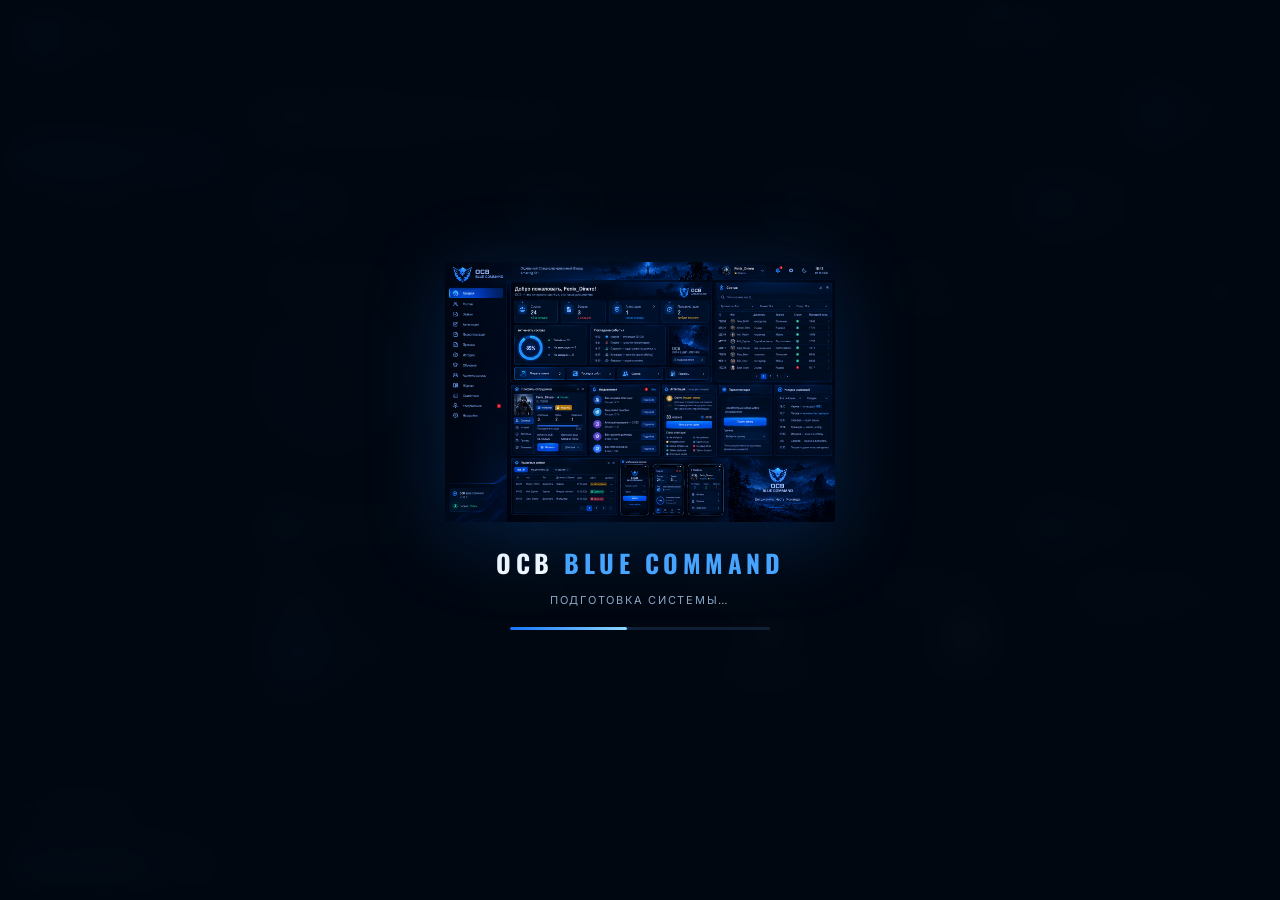
==== commit 74766f8a: "Add files via upload" ====
--- a/static/index.html
+++ b/static/index.html
@@ -5,7 +5,7 @@
 <meta name="theme-color" content="#07111f"><title>ОСВ — BLUE COMMAND</title>
 <link rel="preconnect" href="https://fonts.googleapis.com"><link rel="preconnect" href="https://fonts.gstatic.com" crossorigin>
 <link href="https://fonts.googleapis.com/css2?family=Inter:wght@400;500;600;700;800;900&family=Oswald:wght@500;600;700&display=swap" rel="stylesheet">
-<link rel="stylesheet" href="/static/style.css?v=20261009-splash-fix">
+<link rel="stylesheet" href="/static/style.css?v=20261012-reattest-blacklist-timer">
 </head>
 <body>
 <div class="ambient a1"></div><div class="ambient a2"></div><div class="grain"></div>
@@ -25,6 +25,7 @@
     <button class="nav-item staff-only" data-page="questions"><i>Q</i><span>Банк вопросов</span><em>10</em></button>
     <button class="nav-item staff-only" data-page="audit"><i>≡</i><span>Журнал</span><em>11</em></button>
     <button class="nav-item staff-only" data-page="announcements"><i>!</i><span>Объявления</span><em>12</em></button><button class="nav-item staff-only" data-page="calendar"><i>◷</i><span>Календарь</span><em>13</em></button><button class="nav-item staff-only" data-page="security"><i>⌁</i><span>Безопасность</span><em>14</em></button><button class="nav-item staff-only" data-page="archive"><i>▣</i><span>Архив</span><em>15</em></button><button class="nav-item staff-only" data-page="profile"><i>●</i><span>Профиль</span><em>16</em></button>
+    <button class="nav-item blacklist-only hidden" data-page="blacklist"><i>⛔</i><span>Чёрный список</span><em>17</em></button>
     <button class="nav-item owner-only hidden" data-page="admins"><i>🛡</i><span>Администраторы</span><em>11</em></button>
   </nav>
   <div class="sidebar-bottom">
@@ -41,5 +42,5 @@
  <button data-page="home">⌂<small>Главная</small></button><button data-page="exam">✦<small>Аттест.</small></button><button data-page="requests">✓<small>Заявки</small></button><button data-page="roster">♙<small>Состав</small></button><button data-page="profile">●<small>Профиль</small></button>
 </div>
 <div class="modal" id="authModal"><div class="modal-card"><button class="close" id="authClose" aria-label="Закрыть">×</button><div class="auth-brand"><div class="auth-mark">ОСВ</div><div><b>BLUE COMMAND</b><small>Отдельный Специализированный Взвод</small></div></div><h2 id="authTitle">ВХОД В СИСТЕМУ</h2><p class="muted" id="authHint">Введите данные для входа в личный кабинет.</p><div class="tabs"><button class="tab active" data-tab="login">Войти</button><button class="tab" data-tab="register">Регистрация</button></div><form id="authForm"><label>Игровой ник<input id="nickname" required minlength="3" maxlength="32" placeholder="Fenix_Dinero"></label><label id="maskLabel" class="hidden">Маска / игровой ID<input id="mask" maxlength="32" placeholder="Например: 123456" inputmode="numeric" pattern="[0-9]+" required></label><label id="positionLabel" class="hidden">Желаемая должность<select id="position"><option>Стажёр</option><option>Инспектор</option><option>Старший инспектор</option><option>Инструктор</option><option>Заместитель начальника ОСВ</option><option>Начальник ОСВ</option></select></label><label>Пароль<input id="password" type="password" required minlength="6" placeholder="Минимум 6 символов"></label><button class="red-btn full auth-submit" type="submit" id="authSubmit">ВОЙТИ</button><p id="authMsg" class="form-msg"></p></form></div></div>
-<script src="/static/app.js?v=20261009-splash-fix"></script>
+<script src="/static/app.js?v=20261012-reattest-blacklist-timer"></script>
 </body></html>
--- a/static/style.css
+++ b/static/style.css
@@ -169,3 +169,14 @@
 
 /* Startup banner splash */
 .boot-splash{position:fixed;inset:0;z-index:99999;display:grid;place-items:center;background:rgba(2,8,17,.97);backdrop-filter:blur(18px);opacity:1;transition:opacity .3s ease}.boot-splash.boot-hide{opacity:0;pointer-events:none}.boot-card{width:min(520px,calc(100% - 34px));text-align:center;padding:20px 20px 28px}.boot-card img{display:block;width:100%;max-height:260px;object-fit:contain;border-radius:18px;filter:drop-shadow(0 15px 40px rgba(20,120,255,.2));margin:0 auto 22px}.boot-brand{font-family:Oswald,Inter,sans-serif;font-size:25px;font-weight:900;letter-spacing:.18em;color:#f7fbff}.boot-brand span{color:#49a7ff}.boot-caption{font-size:11px;letter-spacing:.16em;text-transform:uppercase;color:#8ca8c9;margin:12px 0 20px}.boot-track{width:min(260px,80%);height:3px;border-radius:10px;background:rgba(95,165,255,.15);overflow:hidden;margin:auto}.boot-track i{display:block;width:45%;height:100%;border-radius:10px;background:linear-gradient(90deg,#1476ff,#8dd7ff);box-shadow:0 0 18px #248bff;animation:bootLoad 1.15s ease-in-out infinite alternate}@keyframes bootLoad{from{transform:translateX(-10%)}to{transform:translateX(145%)}}
+
+/* V18 — scrollable command menu, controlled blacklist and strict per-question exam mode */
+.sidebar{display:flex!important;flex-direction:column!important;height:100vh!important;height:100dvh!important;overflow:hidden!important;min-height:0!important}
+#nav{display:block;flex:1 1 auto;min-height:0;overflow-y:auto;overflow-x:hidden;overscroll-behavior:contain;padding:0 5px 12px 0;scrollbar-width:thin;scrollbar-color:rgba(70,154,255,.42) transparent}
+#nav::-webkit-scrollbar{width:5px}#nav::-webkit-scrollbar-track{background:transparent}#nav::-webkit-scrollbar-thumb{background:rgba(70,154,255,.35);border-radius:8px}#nav .nav-item{width:100%;flex:0 0 auto}
+.sidebar-bottom{flex:0 0 auto;margin-top:auto;background:inherit;padding-top:8px}
+.blacklist-head{display:flex;align-items:flex-start;justify-content:space-between;gap:14px;padding-bottom:15px;border-bottom:1px solid rgba(90,160,255,.14)}.blacklist-head h3{margin:6px 0}.blacklist-head p{margin:4px 0;color:#819bb8;font-size:11px}.blacklist-form{display:grid;grid-template-columns:minmax(150px,.8fr) minmax(200px,1.5fr) auto;align-items:end;gap:11px;padding:16px 0;border-bottom:1px solid rgba(90,160,255,.14)}.blacklist-form label{display:block;font-size:10px;color:#91abc7}.blacklist-form input,.blacklist-form textarea{display:block;box-sizing:border-box;width:100%;margin-top:6px;background:rgba(6,22,42,.9);border:1px solid rgba(68,146,255,.2);border-radius:9px;color:#eff7ff;padding:10px;font:inherit;font-size:11px}.blacklist-form textarea{min-height:42px;height:42px;resize:vertical}.blacklist-list{display:grid;gap:9px;margin-top:15px}.blacklist-entry{display:flex;align-items:center;gap:12px;padding:13px;border:1px solid rgba(255,85,105,.18);border-radius:12px;background:linear-gradient(135deg,rgba(80,17,37,.18),rgba(3,17,33,.72))}.blacklist-mark{width:38px;height:38px;flex:0 0 38px;display:grid;place-items:center;border-radius:11px;background:rgba(255,60,83,.1);color:#ff7687;font-size:18px}.blacklist-details{min-width:0;flex:1}.blacklist-details b{font-size:12px}.blacklist-details p{margin:5px 0;color:#c5d5e7;font-size:11px;white-space:pre-wrap;overflow-wrap:anywhere}.blacklist-details small{color:#718da9;font-size:9px}.exam-lock .sidebar,.exam-lock .topbar,.exam-lock .mobile-head,.exam-lock .mobile-nav{display:none!important}.exam-lock .content{margin:0!important;padding:18px!important;max-width:1100px;margin-inline:auto!important;float:none!important}.exam-lock #app{max-width:1000px;margin:0 auto}.exam-focus-banner{display:flex;align-items:center;gap:13px;margin:8px 0 14px;padding:14px 16px;border:1px solid rgba(70,153,255,.24);border-radius:13px;background:linear-gradient(120deg,rgba(9,47,87,.85),rgba(6,19,39,.9));box-shadow:0 12px 32px rgba(0,36,90,.12)}.exam-focus-banner>span{font-size:24px}.exam-focus-banner b{display:block;font-size:11px;letter-spacing:.08em;color:#c9e5ff}.exam-focus-banner small{display:block;color:#83a3c4;font-size:10px;line-height:1.5;margin-top:4px}.exam-secure-card{max-width:100%;border-color:rgba(83,159,255,.22)!important;background:linear-gradient(145deg,rgba(6,24,45,.98),rgba(3,12,25,.99))!important}.exam-secure-card h2{font-size:clamp(20px,3vw,29px);line-height:1.45}.exam-secure-card .exam-answer{min-height:190px;background:rgba(2,10,21,.9);border-color:rgba(72,147,255,.2);font-size:14px;line-height:1.65}.exam-timer{font-size:18px!important;min-width:68px;text-align:center;font-variant-numeric:tabular-nums;color:#eaf5ff!important;border:1px solid rgba(77,157,255,.3);border-radius:9px;padding:7px 10px;background:rgba(10,61,115,.35)}.exam-timer.timer-low{color:#ff8291!important;border-color:rgba(255,71,97,.4);background:rgba(100,10,27,.28)}.exam-secure-card .exam-nav{margin-top:14px;justify-content:space-between}.exam-secure-card .red-btn{min-width:190px}.exam-lock ::selection{background:rgba(36,133,255,.4)}
+@media(max-width:760px){.exam-lock .content{padding:10px!important;padding-bottom:18px!important}.exam-focus-banner{padding:10px;gap:9px}.exam-focus-banner small{font-size:9px}.exam-secure-card .exam-answer{min-height:220px}.exam-secure-card .exam-nav{align-items:stretch;flex-direction:column}.exam-secure-card .red-btn{width:100%;min-width:0}.blacklist-form{grid-template-columns:1fr}.blacklist-form .red-btn{width:100%}.blacklist-entry{align-items:flex-start;flex-wrap:wrap}.blacklist-entry .btn{margin-left:50px}}
+
+.personnel-toolbar:has(#reattestAll){grid-template-columns:minmax(220px,1fr) 150px 140px 140px minmax(190px,auto) 42px;align-items:center}.personnel-toolbar #reattestAll{white-space:normal;min-height:38px}.exam-timer.timer-low{animation:timerWarning 1s ease-in-out infinite alternate}@keyframes timerWarning{from{box-shadow:0 0 0 rgba(255,62,90,0)}to{box-shadow:0 0 18px rgba(255,62,90,.18)}}
+@media(max-width:1100px){.personnel-toolbar:has(#reattestAll){grid-template-columns:1fr 1fr}.personnel-toolbar:has(#reattestAll) .search-box{grid-column:1/-1}.personnel-toolbar:has(#reattestAll) #reattestAll{grid-column:1/-1}.personnel-toolbar:has(#reattestAll) #refreshRoster{grid-column:1/-1}}
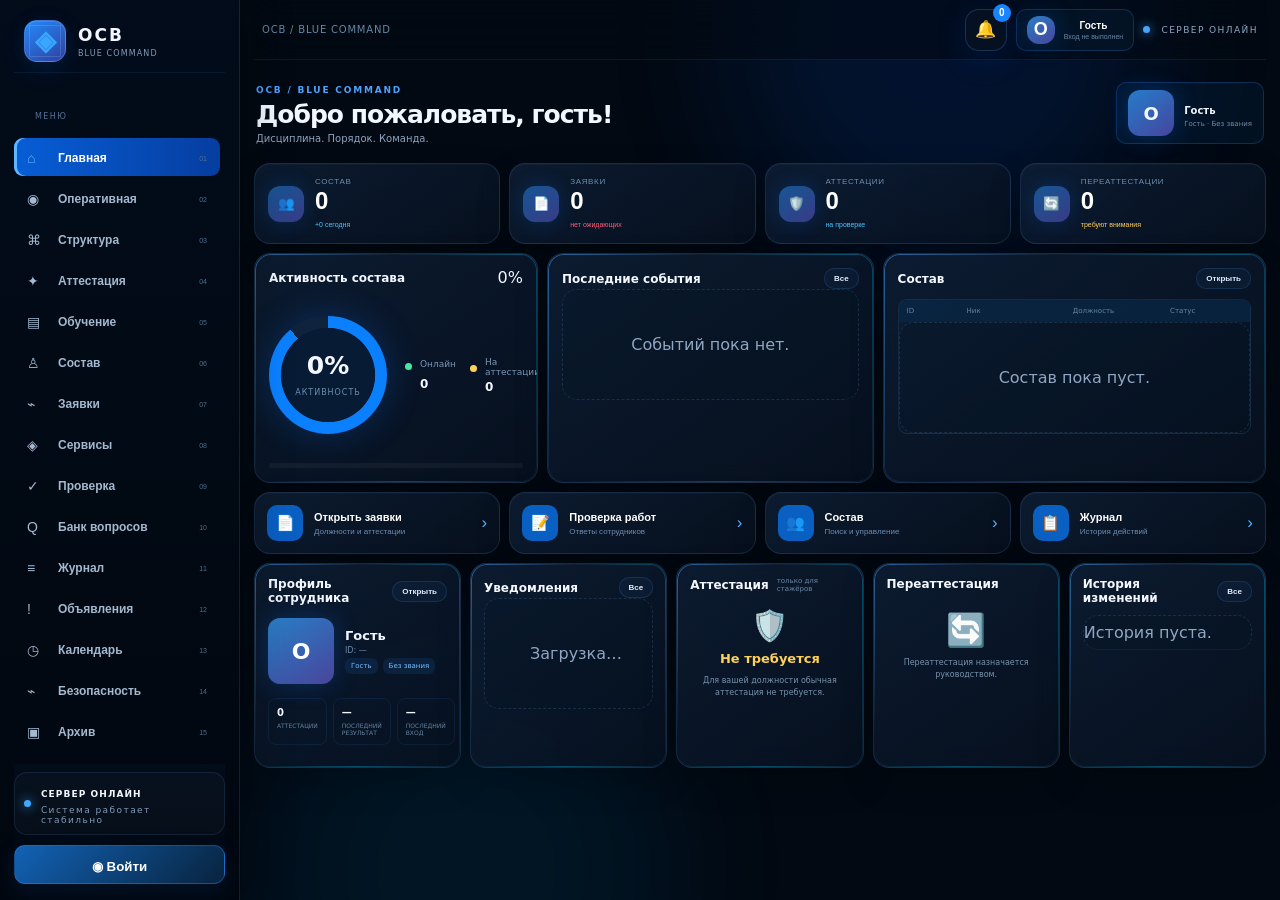
==== commit 9bdd1ee6: "Add files via upload" ====
--- a/static/index.html
+++ b/static/index.html
@@ -3,9 +3,8 @@
 <head>
 <meta charset="utf-8"><meta name="viewport" content="width=device-width,initial-scale=1">
 <meta name="theme-color" content="#07111f"><title>ОСВ — BLUE COMMAND</title>
-<link rel="preconnect" href="https://fonts.googleapis.com"><link rel="preconnect" href="https://fonts.gstatic.com" crossorigin>
-<link href="https://fonts.googleapis.com/css2?family=Inter:wght@400;500;600;700;800;900&family=Oswald:wght@500;600;700&display=swap" rel="stylesheet">
-<link rel="stylesheet" href="/static/style.css?v=20261012-reattest-blacklist-timer">
+<link rel="stylesheet" href="/static/style.css?v=20261012-v19-fast-premium">
+<link rel="stylesheet" href="/static/premium.css?v=20261012-v19-fast-premium">
 </head>
 <body>
 <div class="ambient a1"></div><div class="ambient a2"></div><div class="grain"></div>
@@ -42,5 +41,5 @@
  <button data-page="home">⌂<small>Главная</small></button><button data-page="exam">✦<small>Аттест.</small></button><button data-page="requests">✓<small>Заявки</small></button><button data-page="roster">♙<small>Состав</small></button><button data-page="profile">●<small>Профиль</small></button>
 </div>
 <div class="modal" id="authModal"><div class="modal-card"><button class="close" id="authClose" aria-label="Закрыть">×</button><div class="auth-brand"><div class="auth-mark">ОСВ</div><div><b>BLUE COMMAND</b><small>Отдельный Специализированный Взвод</small></div></div><h2 id="authTitle">ВХОД В СИСТЕМУ</h2><p class="muted" id="authHint">Введите данные для входа в личный кабинет.</p><div class="tabs"><button class="tab active" data-tab="login">Войти</button><button class="tab" data-tab="register">Регистрация</button></div><form id="authForm"><label>Игровой ник<input id="nickname" required minlength="3" maxlength="32" placeholder="Fenix_Dinero"></label><label id="maskLabel" class="hidden">Маска / игровой ID<input id="mask" maxlength="32" placeholder="Например: 123456" inputmode="numeric" pattern="[0-9]+" required></label><label id="positionLabel" class="hidden">Желаемая должность<select id="position"><option>Стажёр</option><option>Инспектор</option><option>Старший инспектор</option><option>Инструктор</option><option>Заместитель начальника ОСВ</option><option>Начальник ОСВ</option></select></label><label>Пароль<input id="password" type="password" required minlength="6" placeholder="Минимум 6 символов"></label><button class="red-btn full auth-submit" type="submit" id="authSubmit">ВОЙТИ</button><p id="authMsg" class="form-msg"></p></form></div></div>
-<script src="/static/app.js?v=20261012-reattest-blacklist-timer"></script>
+<script src="/static/app.js?v=20261012-v19-fast-premium"></script>
 </body></html>
--- a/static/style.css
+++ b/static/style.css
@@ -154,9 +154,9 @@
 .mini-table{margin-top:10px;border:1px solid rgba(54,145,255,.12);border-radius:9px;overflow:hidden}.mini-head,.mini-row{display:grid;grid-template-columns:52px 1.1fr 1fr 72px;gap:8px;align-items:center;padding:7px 8px}.mini-head{background:rgba(9,39,70,.72);color:#6685a3;font-size:7px}.mini-row{font-size:8px;border-top:1px solid rgba(255,255,255,.045);cursor:pointer}.mini-row:hover{background:rgba(28,118,225,.08)}.mini-row b{font-size:8px}.mini-row .presence{font-size:7px;padding:4px 5px}.reference-quick{display:grid;grid-template-columns:repeat(4,1fr);gap:9px;margin-top:9px}.reference-quick .owner-quick{grid-column:auto}.reference-bottom-grid{display:grid;grid-template-columns:1.05fr 1fr .95fr .95fr 1fr;gap:9px;margin-top:9px}.reference-bottom-grid>.panel{min-height:205px;padding:13px}.profile-ref-body{display:flex;align-items:center;gap:11px;margin-top:13px}.profile-avatar{width:66px!important;height:66px!important;font-size:22px!important}.profile-ref-body h3{margin:0;font-size:13px}.profile-ref-body p{margin:3px 0;color:#718daa;font-size:8px}.profile-chips{display:flex;gap:5px}.profile-chips span{font-size:7px;padding:4px 6px;background:rgba(35,126,231,.12);border-radius:6px;color:#74bfff}.profile-ref-stats{display:grid;grid-template-columns:repeat(3,1fr);gap:6px;margin-top:14px}.profile-ref-stats div{padding:8px;border:1px solid rgba(64,151,255,.1);border-radius:8px}.profile-ref-stats b{display:block;font-size:10px}.profile-ref-stats small{display:block;color:#6684a1;font-size:6px;margin-top:4px}.home-notify{display:flex;gap:8px;align-items:center;padding:9px 0;border-bottom:1px solid rgba(255,255,255,.05)}.home-notify>span{width:26px;height:26px;border-radius:8px;background:rgba(36,137,255,.1);display:grid;place-items:center}.home-notify b{display:block;font-size:8px}.home-notify small{display:block;color:#6685a3;font-size:7px;margin-top:2px}.exam-ref-icon{font-size:30px;text-align:center;margin:15px 0 5px}.exam-ref-main{text-align:center}.exam-ref-main>b{font-size:13px;color:#ffd15c}.exam-ref-main p{font-size:8px;color:#7893ad;line-height:1.5}.exam-ref-main .red-btn{padding:9px 15px;font-size:8px}.small-note{font-size:7px;color:#6c88a6}.retake-box{text-align:center;padding-top:20px}.retake-box>span{font-size:32px}.retake-box p{font-size:8px;color:#7893ad;line-height:1.5}.retake-box .red-btn{font-size:8px;padding:8px 12px}.history-mini{margin-top:10px}.history-mini>div{display:flex;gap:8px;padding:7px 0;border-bottom:1px solid rgba(255,255,255,.05)}.history-mini time{font-size:7px;color:#63819e}.history-mini span{font-size:8px;color:#a4b8cd}
 .row-actions{display:flex;gap:4px}.table-action{border:1px solid rgba(58,145,255,.2);background:rgba(9,42,77,.6);color:#8bcaff;border-radius:6px;padding:5px 7px;font-size:7px;cursor:pointer}.table-action:hover{background:#086bd7;color:#fff}.manage-person-grid{display:grid;grid-template-columns:repeat(3,1fr);gap:10px;margin:18px 0}.manage-person-grid label{font-size:8px;color:#7692ae}.manage-person-grid input,.manage-person-grid select{display:block;width:100%;margin-top:6px;padding:11px;border-radius:8px;border:1px solid rgba(56,145,255,.2);background:#06182c;color:#fff;outline:none}.manage-actions{display:flex;gap:8px;flex-wrap:wrap}.manage-actions>*{flex:1}.manage-warning{margin-top:13px;padding:10px;border-radius:8px;background:rgba(255,72,93,.06);border:1px solid rgba(255,72,93,.12);color:#b98890;font-size:8px}.auth-brand{display:flex;align-items:center;gap:10px;margin-bottom:18px}.auth-mark{width:42px;height:42px;border-radius:11px;display:grid;place-items:center;background:linear-gradient(145deg,#0b82ff,#063a82);font-weight:900;box-shadow:0 0 25px rgba(0,120,255,.25)}.auth-brand b{display:block;font-size:13px}.auth-brand small{display:block;color:#6c8aa7;font-size:8px;margin-top:3px}.auth-submit{background:linear-gradient(90deg,#087fff,#0753ca)!important;box-shadow:0 0 28px rgba(0,113,255,.25)}
 /* make the sign-in view resemble the approved reference */
-body.auth-lock{background:#020914!important}.auth-lock .modal{background:linear-gradient(90deg,rgba(1,9,18,.96),rgba(1,9,18,.74)),url('/static/ai-command-art.png') center/cover!important;align-items:center!important;justify-content:flex-start!important;padding-left:48px!important}.auth-lock .modal-card{width:320px!important;border-radius:14px!important;background:linear-gradient(145deg,rgba(4,24,45,.97),rgba(2,10,19,.98))!important;border:1px solid rgba(44,146,255,.35)!important;box-shadow:0 30px 100px rgba(0,0,0,.7),0 0 45px rgba(0,103,255,.12)!important;padding:22px!important}.auth-lock .tabs{background:rgba(3,15,28,.8);border:1px solid rgba(50,137,255,.14);padding:3px;border-radius:9px}.auth-lock .tab{font-size:9px;padding:9px!important}.auth-lock .tab.active{background:#086bdc!important;color:#fff!important;border-color:#1886ff!important}.auth-lock .modal label{font-size:8px}.auth-lock .modal input,.auth-lock .modal select{background:#061a31;border-color:rgba(58,143,255,.18);padding:11px;font-size:11px}.auth-lock .modal h2{font-size:20px;margin:0 0 5px}.auth-lock .modal .muted{font-size:8px;line-height:1.5}
+body.auth-lock{background:#020914!important}.auth-lock .modal{background:radial-gradient(ellipse at 15% 10%,rgba(35,116,205,.22),transparent 40%),linear-gradient(145deg,rgba(2,8,18,.96),rgba(5,12,25,.96))!important;align-items:center!important;justify-content:flex-start!important;padding-left:48px!important}.auth-lock .modal-card{width:320px!important;border-radius:14px!important;background:linear-gradient(145deg,rgba(4,24,45,.97),rgba(2,10,19,.98))!important;border:1px solid rgba(44,146,255,.35)!important;box-shadow:0 30px 100px rgba(0,0,0,.7),0 0 45px rgba(0,103,255,.12)!important;padding:22px!important}.auth-lock .tabs{background:rgba(3,15,28,.8);border:1px solid rgba(50,137,255,.14);padding:3px;border-radius:9px}.auth-lock .tab{font-size:9px;padding:9px!important}.auth-lock .tab.active{background:#086bdc!important;color:#fff!important;border-color:#1886ff!important}.auth-lock .modal label{font-size:8px}.auth-lock .modal input,.auth-lock .modal select{background:#061a31;border-color:rgba(58,143,255,.18);padding:11px;font-size:11px}.auth-lock .modal h2{font-size:20px;margin:0 0 5px}.auth-lock .modal .muted{font-size:8px;line-height:1.5}
 @media(max-width:1100px){.reference-top-grid{grid-template-columns:1fr 1fr}.reference-roster{grid-column:1/-1}.reference-bottom-grid{grid-template-columns:repeat(2,1fr)}.reference-bottom-grid>.history-reference{grid-column:1/-1}}
-@media(max-width:760px){.sidebar{width:275px!important}.content{margin-left:0!important;padding:0 9px 82px!important}.topbar{height:52px!important}.reference-head{padding:7px 3px 11px}.reference-head h1{font-size:18px}.reference-head p{font-size:8px}.reference-head-user{padding:5px 7px}.reference-head-user small{display:none}.reference-stats{grid-template-columns:1fr 1fr;gap:6px}.reference-stat{padding:9px;gap:7px}.reference-stat i{width:28px;height:28px;font-size:12px}.reference-stat b{font-size:18px}.reference-stat small{font-size:6px}.reference-stat em{font-size:6px}.reference-top-grid{grid-template-columns:1fr;gap:7px}.reference-activity,.reference-events,.reference-roster{min-height:auto;padding:10px}.activity-flex{gap:10px}.activity-ring{width:92px!important;height:92px!important;flex-basis:92px}.activity-ring b{font-size:19px!important}.activity-ring span{font-size:6px}.activity-legend{gap:4px}.activity-legend span{font-size:7px}.activity-legend b{font-size:10px}.reference-event{grid-template-columns:32px 6px 72px 1fr;padding:7px 0}.reference-event p{font-size:7px}.mini-head,.mini-row{grid-template-columns:45px 1fr 1fr 60px;font-size:7px}.mini-row b{font-size:7px}.reference-quick{grid-template-columns:1fr 1fr;gap:6px}.quick-card{padding:9px!important}.quick-card b{font-size:9px}.quick-card small{font-size:6px}.reference-bottom-grid{grid-template-columns:1fr;gap:7px}.reference-bottom-grid>.panel{min-height:auto}.manage-person-grid{grid-template-columns:1fr}.manage-actions{display:grid;grid-template-columns:1fr}.auth-lock .modal{padding:10px!important;justify-content:center!important;background:linear-gradient(180deg,rgba(1,9,18,.95),rgba(1,9,18,.9)),url('/static/ai-command-art.png') center/cover!important}.auth-lock .modal-card{width:min(360px,calc(100% - 12px))!important;padding:18px!important}.top-user{display:none}.row-actions{flex-direction:column}.table-action{width:100%}.person-card-actions .btn{min-width:100%;font-size:9px}}
+@media(max-width:760px){.sidebar{width:275px!important}.content{margin-left:0!important;padding:0 9px 82px!important}.topbar{height:52px!important}.reference-head{padding:7px 3px 11px}.reference-head h1{font-size:18px}.reference-head p{font-size:8px}.reference-head-user{padding:5px 7px}.reference-head-user small{display:none}.reference-stats{grid-template-columns:1fr 1fr;gap:6px}.reference-stat{padding:9px;gap:7px}.reference-stat i{width:28px;height:28px;font-size:12px}.reference-stat b{font-size:18px}.reference-stat small{font-size:6px}.reference-stat em{font-size:6px}.reference-top-grid{grid-template-columns:1fr;gap:7px}.reference-activity,.reference-events,.reference-roster{min-height:auto;padding:10px}.activity-flex{gap:10px}.activity-ring{width:92px!important;height:92px!important;flex-basis:92px}.activity-ring b{font-size:19px!important}.activity-ring span{font-size:6px}.activity-legend{gap:4px}.activity-legend span{font-size:7px}.activity-legend b{font-size:10px}.reference-event{grid-template-columns:32px 6px 72px 1fr;padding:7px 0}.reference-event p{font-size:7px}.mini-head,.mini-row{grid-template-columns:45px 1fr 1fr 60px;font-size:7px}.mini-row b{font-size:7px}.reference-quick{grid-template-columns:1fr 1fr;gap:6px}.quick-card{padding:9px!important}.quick-card b{font-size:9px}.quick-card small{font-size:6px}.reference-bottom-grid{grid-template-columns:1fr;gap:7px}.reference-bottom-grid>.panel{min-height:auto}.manage-person-grid{grid-template-columns:1fr}.manage-actions{display:grid;grid-template-columns:1fr}.auth-lock .modal{padding:10px!important;justify-content:center!important;background:radial-gradient(ellipse at 15% 10%,rgba(35,116,205,.22),transparent 40%),linear-gradient(145deg,rgba(2,8,18,.96),rgba(5,12,25,.96))!important}.auth-lock .modal-card{width:min(360px,calc(100% - 12px))!important;padding:18px!important}.top-user{display:none}.row-actions{flex-direction:column}.table-action{width:100%}.person-card-actions .btn{min-width:100%;font-size:9px}}
 
 /* V14 — smooth command center panels */
 .page-enter{animation:pageEnter .32s cubic-bezier(.2,.8,.2,1)}
--- a/static/premium.css
+++ b/static/premium.css
@@ -0,0 +1,26 @@
+/* ОСВ BLUE COMMAND V19 — restrained Premium glass theme; system fonts only. */
+:root{color-scheme:dark;--bg:#050d19;--panel:rgba(10,23,42,.78);--panel2:rgba(13,30,53,.9);--line:rgba(107,177,255,.17);--red:#55aaff;--red2:#2568d8;--text:#f3f7ff;--muted:#8fa4bf;--green:#46dfaa;--shadow:0 16px 42px rgba(0,0,0,.28);--accent:#65baff;--accent2:#8b7cff;}
+html,body{background:#050d19;color:var(--text);font-family:Inter,system-ui,-apple-system,"Segoe UI",Arial,sans-serif}
+body{background:radial-gradient(ellipse at 75% -15%,rgba(32,112,213,.18),transparent 45%),radial-gradient(ellipse at 5% 75%,rgba(85,72,195,.10),transparent 38%),#050d19}
+.grain{display:none}.ambient{filter:blur(70px);opacity:.075}.a1{background:#2c8dff}.a2{background:#725cff}
+.sidebar{background:linear-gradient(180deg,rgba(8,20,37,.97),rgba(5,13,25,.98));border-right-color:rgba(108,177,255,.16);box-shadow:12px 0 42px rgba(0,0,0,.2);backdrop-filter:blur(16px)}
+.brand-mark{border-color:rgba(95,181,255,.38);background:linear-gradient(145deg,#248bfb,#303e9f);box-shadow:inset 0 1px 0 #ffffff1c,0 8px 25px #116de522;border-radius:13px}
+.brand b{letter-spacing:.12em}.brand small,.online small{color:#829ab7}.nav-title{color:#6e88a8}.nav-item{color:#9cacc3;border-radius:11px;transition:background .15s ease,color .15s ease,border-color .15s ease}.nav-item:hover{background:rgba(73,156,250,.09);color:#fff}.nav-item.active{background:linear-gradient(100deg,rgba(51,143,255,.2),rgba(108,104,255,.06));box-shadow:inset 3px 0 #61b6ff;color:#f7fbff}.nav-item.active i{color:#78c4ff;text-shadow:none}.nav-item em{color:#7189a7}
+.sidebar-bottom .online{border-color:rgba(107,177,255,.12);background:rgba(255,255,255,.025);border-radius:13px}.account-btn{border-color:rgba(91,175,255,.28);background:linear-gradient(120deg,#1454a0,#392f88);border-radius:11px;box-shadow:0 8px 24px rgba(30,102,213,.13)}
+.content{color:var(--text)}.topbar{color:#8fa5c1;border-color:rgba(107,177,255,.13)}.online-text{color:#91a8c4}
+.panel,.stat,.card,.service,.question,.review-head,.profile-card,.hero-copy,.hero-visual,.reference-stat,.reference-activity,.reference-events,.reference-roster,.command-dashboard,.quick-card,.profile-card,.exam-one,.exam-gate,.result-card,.request-panel,.person-card,.org-group,.announcement-row,.calendar-card{border:1px solid rgba(113,177,255,.15)!important;background:linear-gradient(145deg,rgba(14,31,54,.84),rgba(7,17,32,.83))!important;box-shadow:0 14px 34px rgba(0,0,0,.17),inset 0 1px 0 rgba(255,255,255,.025)!important;backdrop-filter:blur(10px)}
+.panel,.card,.question,.profile-card,.reference-stat,.quick-card,.person-card,.request-panel{border-radius:16px}.section-tag,.eyebrow,.card .num{color:#7ac4ff}.section-head h2,.hero h1{font-family:Inter,system-ui,-apple-system,"Segoe UI",Arial,sans-serif;letter-spacing:-.035em;font-weight:850}.hero h1 strong,.scorebox,.service-arrow{color:#70bdff;text-shadow:none}.hero-copy:after{background:#2d91ff;opacity:.09;filter:blur(65px)}.hero-visual{background:linear-gradient(145deg,#102d50,#070f20)!important}.hero-visual:before{border-color:#65baff28}.hero-core{background:linear-gradient(145deg,#398ce51a,#7768dc0e);border-color:#6ab8ff38;box-shadow:inset 0 0 60px #2a89ff0a,0 0 35px #2a89ff0a}.hero-core b{font-family:Inter,system-ui,sans-serif}.hero-core small{color:#8caed2}.float{background:rgba(8,21,38,.86);border-color:#70baff2e;backdrop-filter:blur(10px);box-shadow:0 12px 28px #0003}
+.red-btn{border:1px solid rgba(111,190,255,.44);color:#fff;background:linear-gradient(120deg,#227bd1,#4d48b0);box-shadow:0 7px 22px rgba(37,116,214,.16);border-radius:10px;transition:transform .14s ease,filter .14s ease,box-shadow .14s ease}.red-btn:hover{filter:brightness(1.08);box-shadow:0 10px 24px rgba(37,116,214,.22);transform:translateY(-1px)}.red-btn:disabled{opacity:.68;cursor:wait;transform:none;box-shadow:none}.red-btn.is-loading:before{content:"";width:13px;height:13px;border:2px solid #ffffff55;border-top-color:#fff;border-radius:50%;animation:v19spin .7s linear infinite;display:inline-block}
+.ghost-btn,.small-btn,.btn{border-color:rgba(114,178,255,.16);background:rgba(255,255,255,.035);color:#e2edff;border-radius:10px}.btn:hover,.ghost-btn:hover,.small-btn:hover{background:rgba(91,166,255,.09);border-color:rgba(114,190,255,.3)}.btn.good{color:#6fe6b4}.btn.bad{color:#ff8997;border-color:#ff80941f}
+.select,.input,.textarea,.answer,.blacklist-form input,.blacklist-form textarea,.modal input,.modal select{background:rgba(3,12,24,.82);color:#f2f7ff;border:1px solid rgba(109,177,255,.19);border-radius:10px}.select:focus,.input:focus,.textarea:focus,.answer:focus,.modal input:focus,.modal select:focus{outline:2px solid rgba(84,168,255,.22);border-color:#64baff9c}
+.badge{background:rgba(255,255,255,.06);color:#adbeda}.badge.ok{color:#7cebbb;background:#2ad39412}.badge.warn{color:#ffcf7d;background:#ffc04d12}
+.table th{color:#86a1c0}.table td,.table th{border-bottom-color:rgba(123,182,255,.09)}.person,.org-node,.org-group,.org-person,.security-row,.mini-table{border-color:rgba(112,176,255,.13);background:linear-gradient(145deg,rgba(13,30,52,.78),rgba(7,17,32,.8))}.avatar{background:linear-gradient(145deg,#287fc7,#49449b);border-radius:12px;color:white}.org-node{border-radius:15px}.org-node small,.org-person small{color:#87a5c8}.org-title{color:#aad7ff}.org-title b,.org-person em{color:#78bfff}
+.reference-head h1{letter-spacing:-.04em}.reference-head p,.section-head p,.muted,.card p,.service p,.service small{color:#90a5c0}.reference-stat{transition:transform .15s ease,border-color .15s ease}.reference-stat:hover,.quick-card:hover{transform:translateY(-2px);border-color:#6bb8ff55!important}.reference-stat i,.quick-banner .qicon{background:linear-gradient(145deg,#165694,#393b86);border-color:#75bdff32;color:#e7f4ff;border-radius:12px}.activity-ring{filter:none}.activity-track{background:#ffffff0b}.activity-track i{background:linear-gradient(90deg,#258ce8,#7a77fa)}
+.exam-focus-banner{border-color:#65baff35;background:linear-gradient(120deg,rgba(15,57,99,.75),rgba(25,25,69,.65));box-shadow:0 12px 28px #0002}.exam-secure-card{border-color:#70baff2e!important;background:linear-gradient(145deg,rgba(11,29,51,.97),rgba(5,14,27,.99))!important}.exam-progress i{background:linear-gradient(90deg,#258ce8,#8d80ff)}.exam-timer{border-color:#6cb8ff42;background:#14508a35}.blacklist-entry{border-color:#ff73862c;background:linear-gradient(135deg,#4f17251c,#08182bd9)}
+.modal{background:rgba(2,8,18,.76);backdrop-filter:blur(12px)}body.auth-lock .modal{align-items:center!important;justify-content:center!important;padding:20px!important;background:radial-gradient(ellipse at 15% 10%,rgba(35,116,205,.22),transparent 40%),linear-gradient(145deg,rgba(2,8,18,.96),rgba(5,12,25,.96))!important}.modal-card{border:1px solid rgba(112,181,255,.19);background:linear-gradient(145deg,rgba(13,31,54,.97),rgba(5,14,27,.98));box-shadow:0 25px 80px #0008;border-radius:20px}.auth-mark{background:linear-gradient(140deg,#248bfb,#403d99);border-color:#70baff44;border-radius:13px}.auth-brand b{color:#eef7ff}.tabs{background:#ffffff07;border:1px solid #70baff20;border-radius:12px;padding:4px}.tab{border-radius:9px;color:#9cb1ca}.tab.active{background:linear-gradient(120deg,#1d6fb9,#4a459a);color:#fff}.form-msg{color:#ff96a1}.empty{border-color:#82bfff27;color:#91a6c0;border-radius:15px;background:#07142642}
+.boot-splash{background:rgba(4,12,24,.91);backdrop-filter:blur(8px)}.boot-card{padding:16px}.boot-emblem{width:56px;height:56px;display:grid;place-items:center;margin:0 auto 14px;border-radius:17px;background:linear-gradient(145deg,#248bfb,#403d99);border:1px solid #9acfff44;font-size:27px;box-shadow:0 9px 26px #2578cf25}.boot-brand{font-family:Inter,system-ui,sans-serif;letter-spacing:.08em}.boot-brand span{color:#70bdff}.boot-caption{color:#8ca9c9}.boot-track{background:#ffffff13}.boot-track i{background:linear-gradient(90deg,#258ce8,#9b90ff);box-shadow:none}
+.nav-item:focus-visible,.btn:focus-visible,.red-btn:focus-visible,button:focus-visible{outline:2px solid rgba(100,185,255,.72);outline-offset:2px}
+@keyframes v19spin{to{transform:rotate(360deg)}}
+@media(max-width:900px){.content{padding-right:20px;padding-left:20px}}
+@media(max-width:760px){.sidebar{background:rgba(5,14,27,.99)}.mobile-head{background:rgba(5,14,27,.92)!important;border-bottom:1px solid rgba(112,181,255,.12)}.mobile-nav{backdrop-filter:blur(12px)!important}.content{padding-right:11px!important;padding-left:11px!important}}
+@media(prefers-reduced-motion:reduce){*,*::before,*::after{animation-duration:.01ms!important;animation-iteration-count:1!important;scroll-behavior:auto!important;transition-duration:.01ms!important}}
